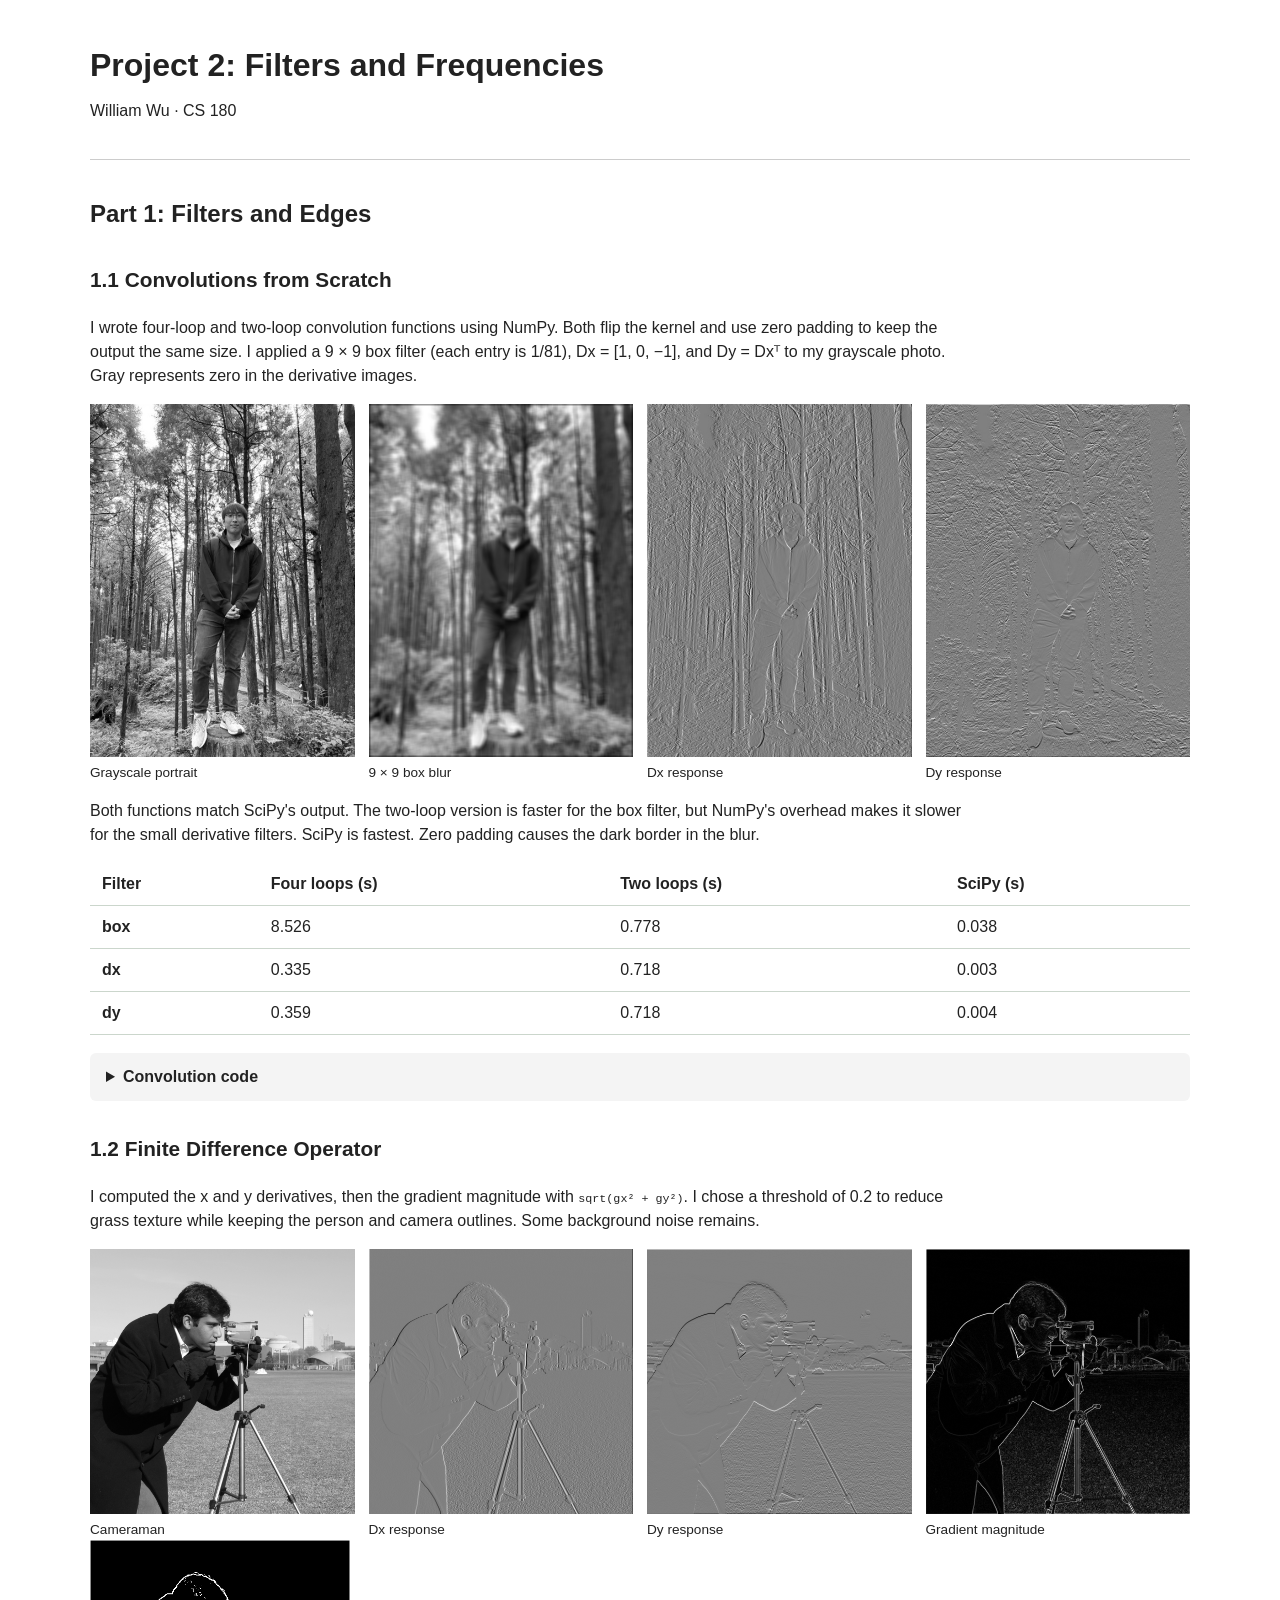
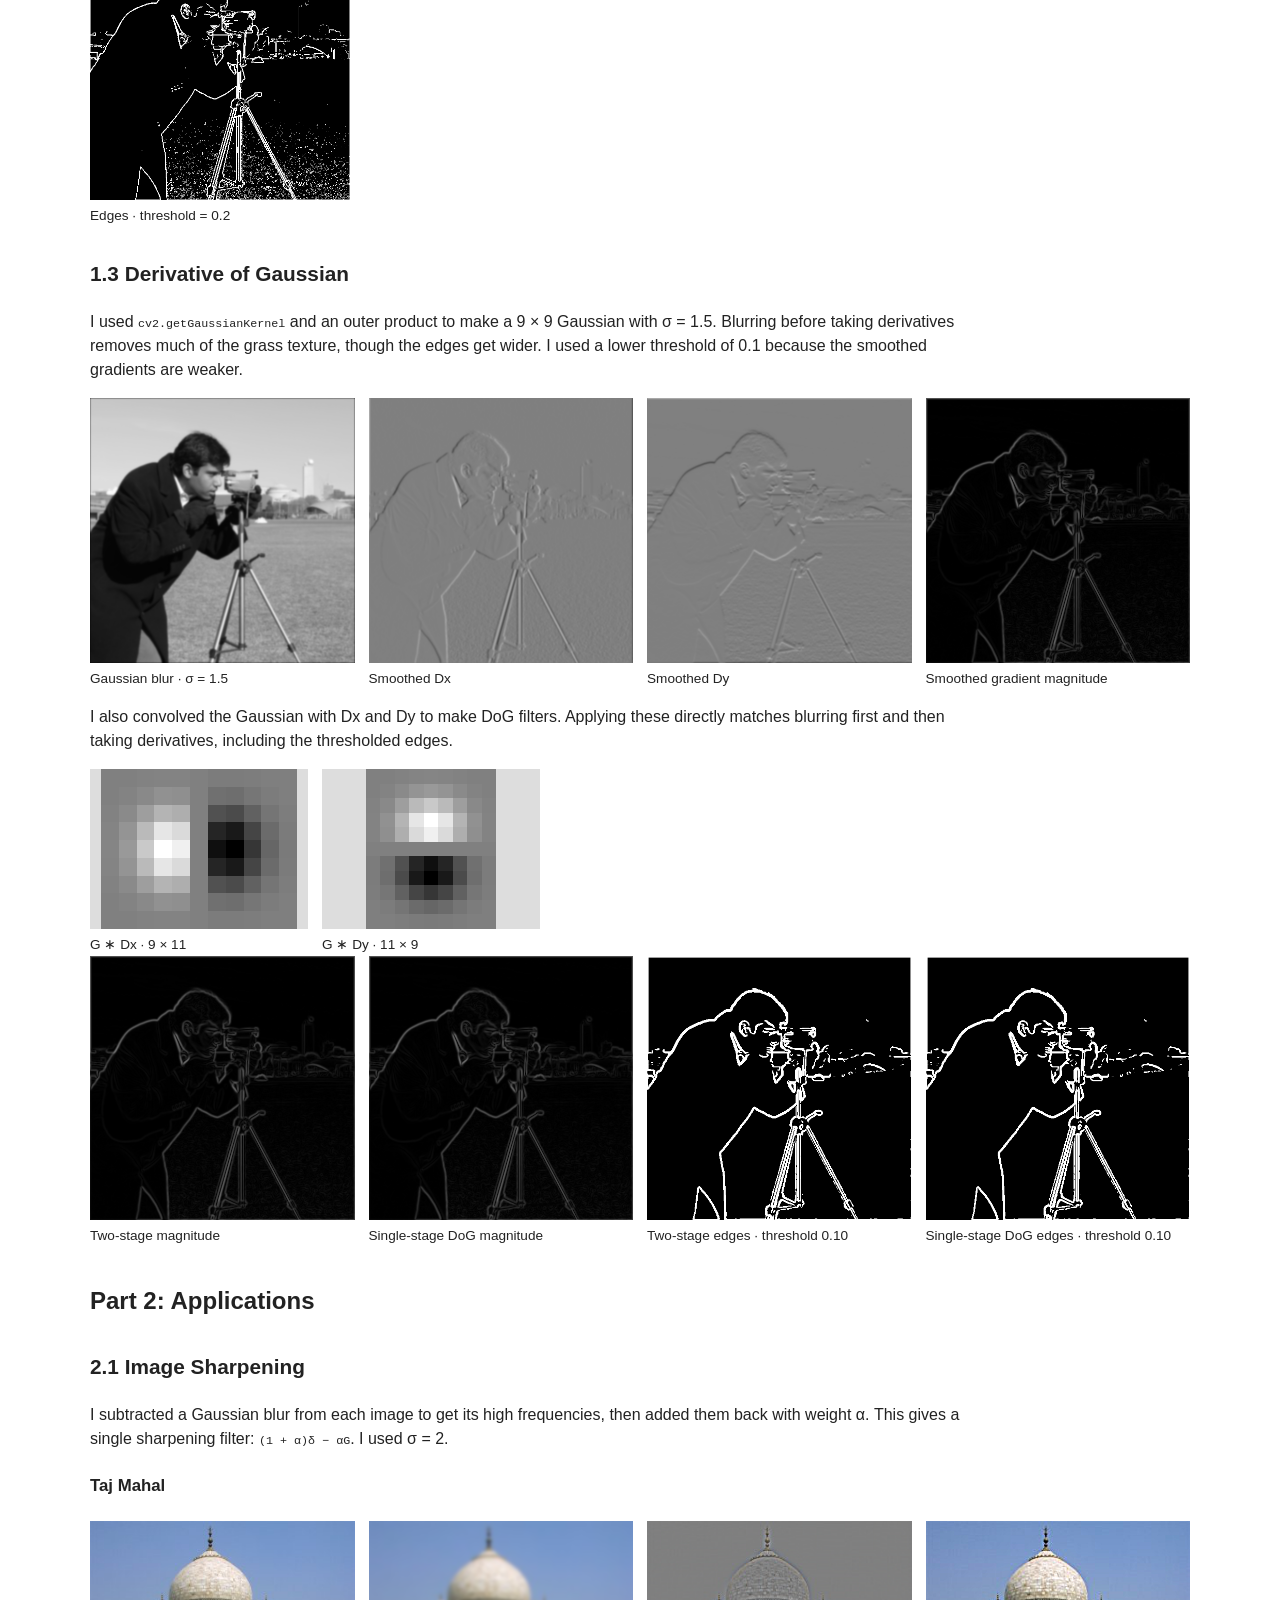
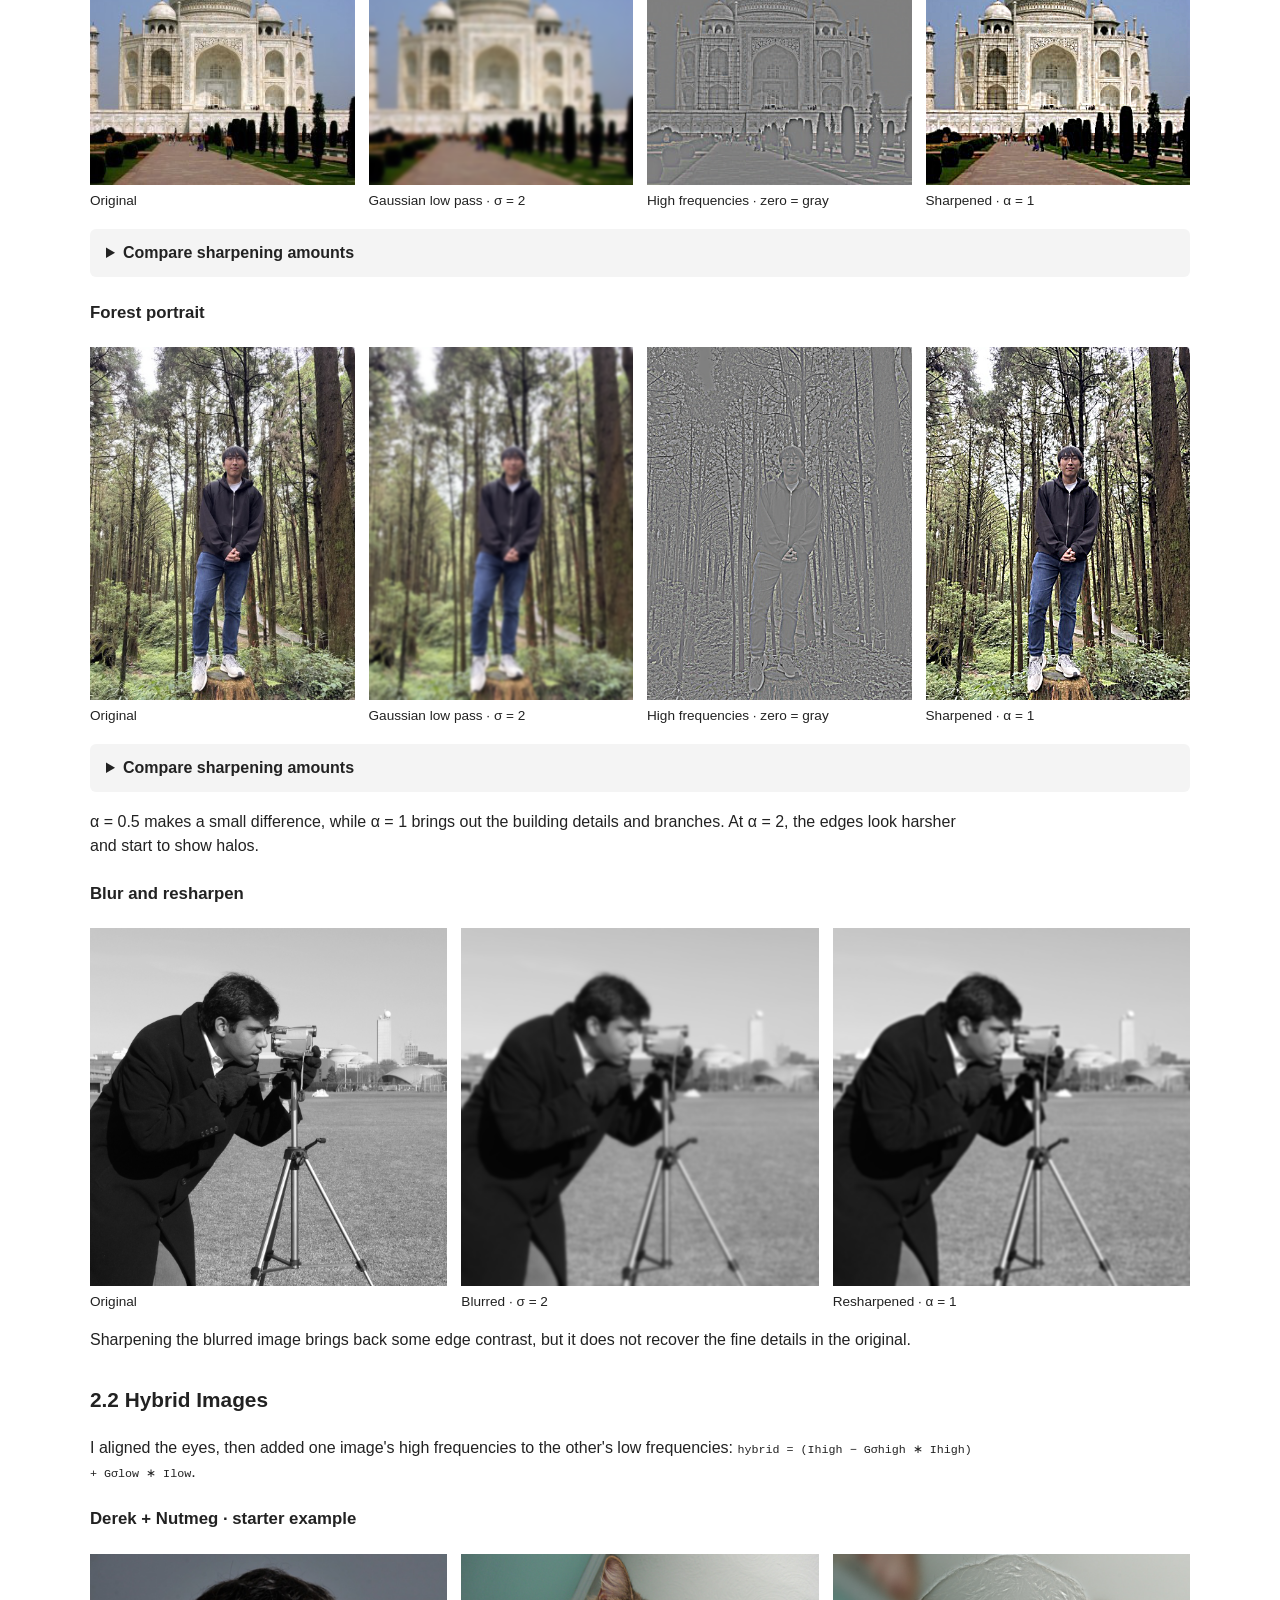
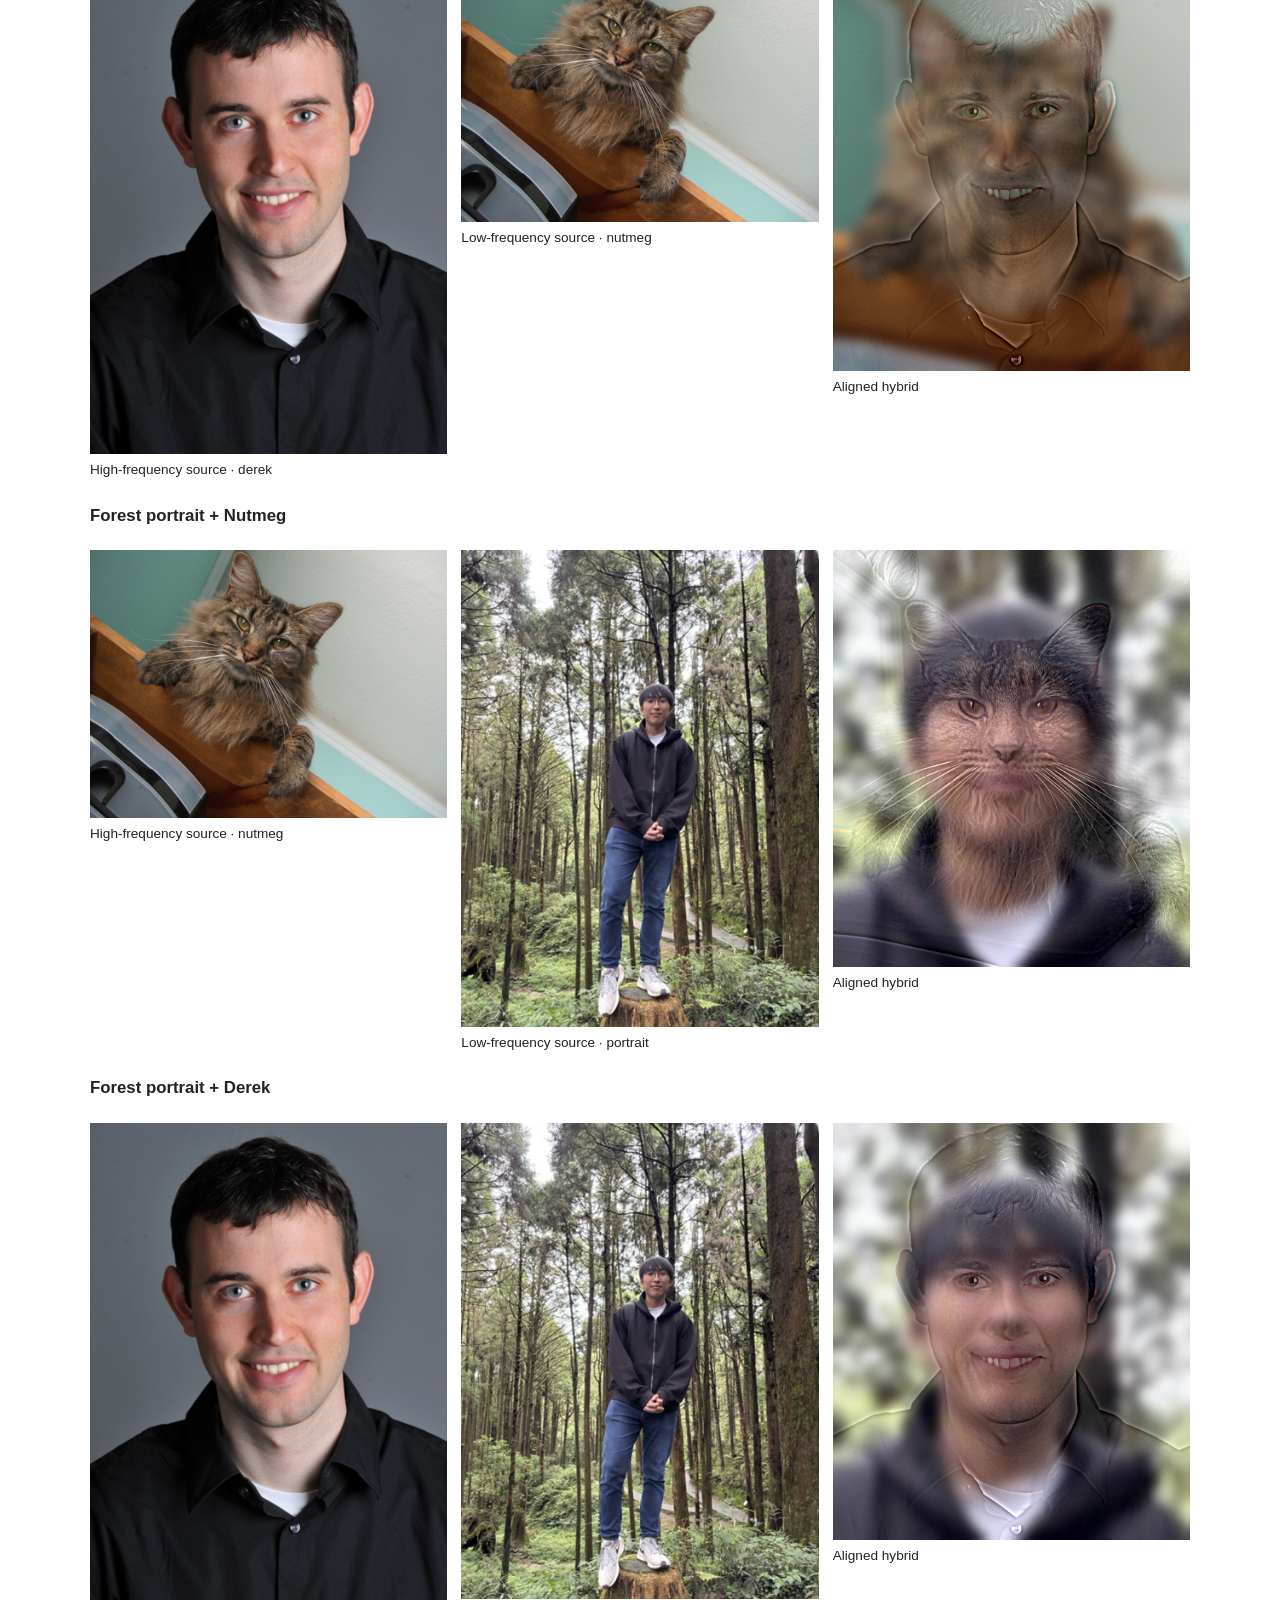
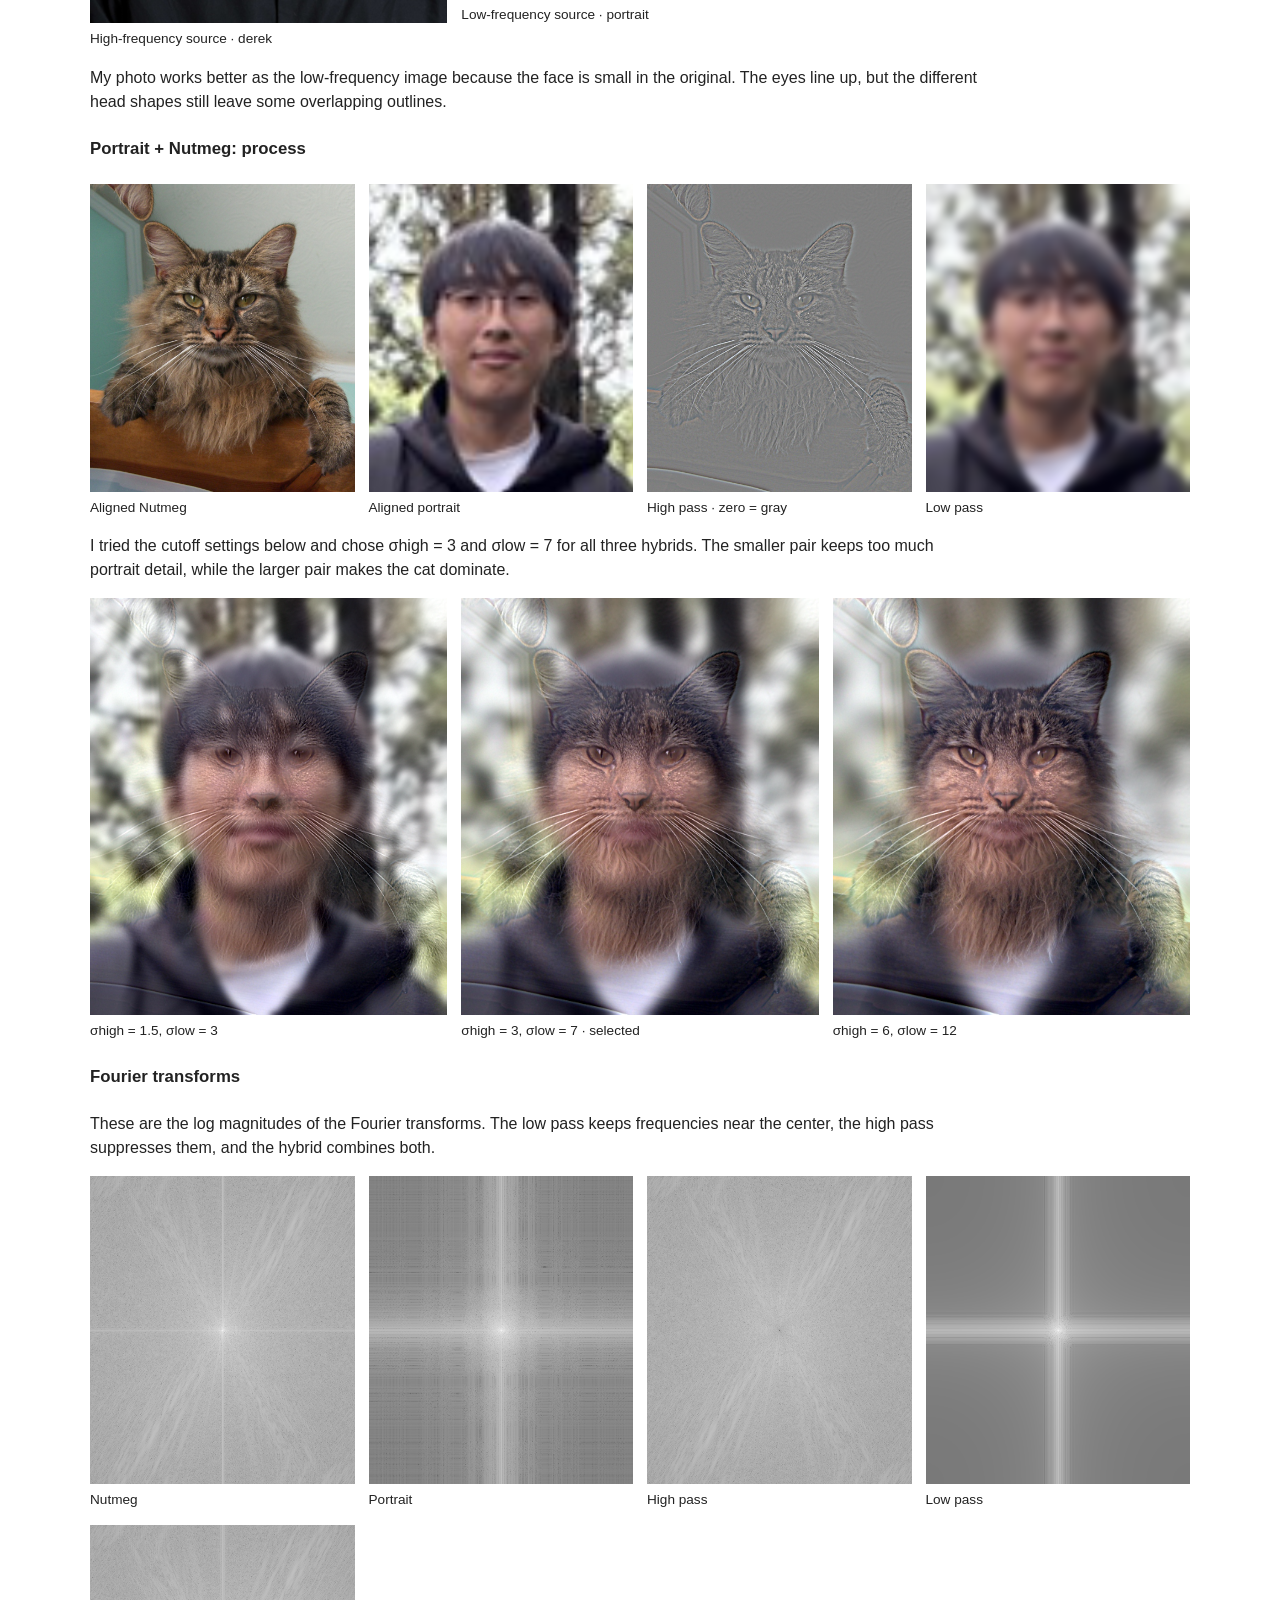
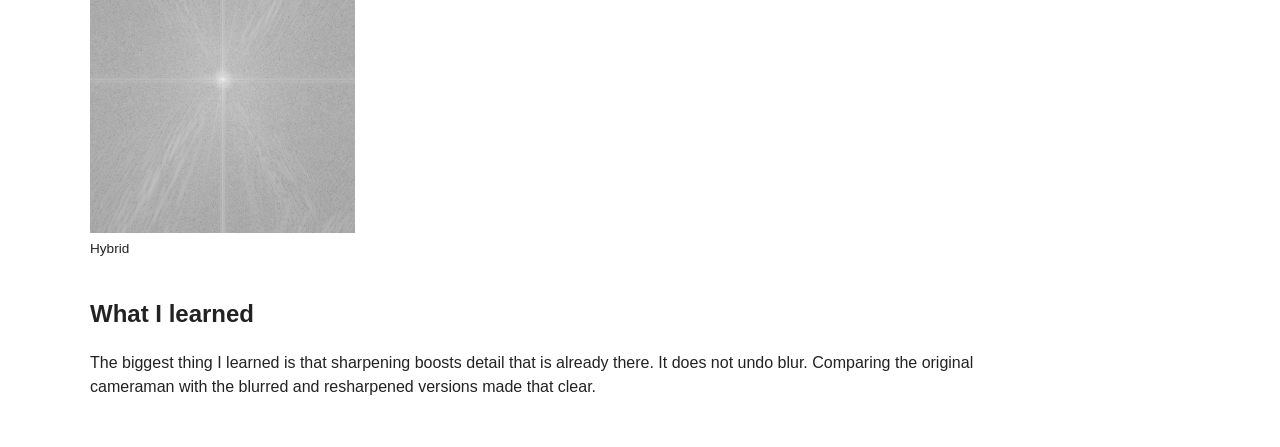
==== project2/index.html @ a53a250f "project files" ====
<!doctype html>
<html lang="en"><head><meta charset="utf-8"><meta name="viewport" content="width=device-width,initial-scale=1">
<title>CS 180 · Project 2</title><link rel="stylesheet" href="styles.css"></head>
<body><header><h1>Project 2: Filters and Frequencies</h1><p>William Wu · CS 180</p></header><main>
<section id="part1"><h2>Part 1: Filters and Edges</h2>
<section id="part11"><h3>1.1 Convolutions from Scratch</h3>
<p>I wrote four-loop and two-loop convolution functions using NumPy. Both flip the kernel and use zero padding to keep the output the same size.
I applied a 9 × 9 box filter (each entry is 1/81), Dx = [1, 0, −1], and Dy = Dxᵀ to my grayscale photo. Gray represents zero in the derivative images.</p>
<div class="gallery "><figure><a href="assets/grayscale.png"><img src="assets/grayscale.png" width="480" height="640" loading="lazy" alt="Grayscale portrait"></a><figcaption>Grayscale portrait</figcaption></figure><figure><a href="assets/box.png"><img src="assets/box.png" width="480" height="640" loading="lazy" alt="9 × 9 box blur"></a><figcaption>9 × 9 box blur</figcaption></figure><figure><a href="assets/dx.png"><img src="assets/dx.png" width="480" height="640" loading="lazy" alt="Dx response"></a><figcaption>Dx response</figcaption></figure><figure><a href="assets/dy.png"><img src="assets/dy.png" width="480" height="640" loading="lazy" alt="Dy response"></a><figcaption>Dy response</figcaption></figure></div>
<p>Both functions match SciPy's output. The two-loop version is faster for the box filter, but NumPy's overhead makes it slower for the small derivative filters. SciPy is fastest. Zero padding causes the dark border in the blur.</p>
<div class="table-scroll"><table><thead><tr><th>Filter</th><th>Four loops (s)</th><th>Two loops (s)</th><th>SciPy (s)</th></tr></thead><tbody><tr><th>box</th><td>8.526</td><td>0.778</td><td>0.038</td></tr><tr><th>dx</th><td>0.335</td><td>0.718</td><td>0.003</td></tr><tr><th>dy</th><td>0.359</td><td>0.718</td><td>0.004</td></tr></tbody></table></div>
<details><summary>Convolution code</summary><pre><code>import numpy as np
from PIL import Image
from scipy.signal import convolve2d

def prepare(image, kernel):
    image = np.asarray(image, dtype=np.float64)
    kernel = np.asarray(kernel, dtype=np.float64)
    kh, kw = kernel.shape

    padded = np.pad(image, ((kh // 2, (kh - 1) // 2),
                            (kw // 2, (kw - 1) // 2)),
                    mode=&quot;constant&quot;, constant_values=0)
    return image, padded, kernel[::-1, ::-1]

def convolve_four_loops(image, kernel):
    image, padded, kernel = prepare(image, kernel)
    h, w = image.shape
    kh, kw = kernel.shape
    result = np.zeros_like(image)
    for i in range(h):
        for j in range(w):
            for m in range(kh):
                for n in range(kw):
                    result[i, j] += padded[i + m, j + n] * kernel[m, n]
    return result

def convolve_two_loops(image, kernel):
    image, padded, kernel = prepare(image, kernel)
    h, w = image.shape
    kh, kw = kernel.shape
    result = np.zeros_like(image)
    for i in range(h):
        for j in range(w):
            result[i, j] = np.sum(padded[i:i + kh, j:j + kw] * kernel)
    return result

image = np.asarray(Image.open(&quot;inputs/myself.jpeg&quot;).convert(&quot;L&quot;), dtype=float) / 255
box = np.ones((9, 9)) / 81
Dx = np.array([[1., 0., -1.]])
Dy = Dx.T

for kernel in (box, Dx, Dy):
    four = convolve_four_loops(image, kernel)
    two = convolve_two_loops(image, kernel)
    reference = convolve2d(image, kernel, mode=&quot;same&quot;)
    print(np.allclose(four, reference), np.allclose(two, reference))</code></pre></details>
</section>
<section id="part12"><h3>1.2 Finite Difference Operator</h3>
<p>I computed the x and y derivatives, then the gradient magnitude with <code>sqrt(gx² + gy²)</code>.
I chose a threshold of 0.2 to reduce grass texture while keeping the person and camera outlines. Some background noise remains.</p>
<div class="gallery "><figure><a href="assets/cameraman.png"><img src="assets/cameraman.png" width="512" height="512" loading="lazy" alt="Cameraman"></a><figcaption>Cameraman</figcaption></figure><figure><a href="assets/camera_dx.png"><img src="assets/camera_dx.png" width="512" height="512" loading="lazy" alt="Dx response"></a><figcaption>Dx response</figcaption></figure><figure><a href="assets/camera_dy.png"><img src="assets/camera_dy.png" width="512" height="512" loading="lazy" alt="Dy response"></a><figcaption>Dy response</figcaption></figure><figure><a href="assets/camera_magnitude.png"><img src="assets/camera_magnitude.png" width="512" height="512" loading="lazy" alt="Gradient magnitude"></a><figcaption>Gradient magnitude</figcaption></figure></div>
<div class="gallery single"><figure><a href="assets/raw_edges_0.2.png"><img src="assets/raw_edges_0.2.png" width="512" height="512" loading="lazy" alt="Edges · threshold = 0.2"></a><figcaption>Edges · threshold = 0.2</figcaption></figure></div>
</section>
<section id="part13"><h3>1.3 Derivative of Gaussian</h3>
<p>I used <code>cv2.getGaussianKernel</code> and an outer product to make a 9 × 9 Gaussian with σ = 1.5.
Blurring before taking derivatives removes much of the grass texture, though the edges get wider. I used a lower threshold of 0.1 because the smoothed gradients are weaker.</p>
<div class="gallery "><figure><a href="assets/camera_blur.png"><img src="assets/camera_blur.png" width="512" height="512" loading="lazy" alt="Gaussian blur · σ = 1.5"></a><figcaption>Gaussian blur · σ = 1.5</figcaption></figure><figure><a href="assets/smooth_dx.png"><img src="assets/smooth_dx.png" width="512" height="512" loading="lazy" alt="Smoothed Dx"></a><figcaption>Smoothed Dx</figcaption></figure><figure><a href="assets/smooth_dy.png"><img src="assets/smooth_dy.png" width="512" height="512" loading="lazy" alt="Smoothed Dy"></a><figcaption>Smoothed Dy</figcaption></figure><figure><a href="assets/smooth_magnitude.png"><img src="assets/smooth_magnitude.png" width="512" height="512" loading="lazy" alt="Smoothed gradient magnitude"></a><figcaption>Smoothed gradient magnitude</figcaption></figure></div>
<p>I also convolved the Gaussian with Dx and Dy to make DoG filters. Applying these directly matches blurring first and then taking derivatives, including the thresholded edges.</p>
<div class="gallery kernels"><figure><a href="assets/dog_x.png"><img src="assets/dog_x.png" width="11" height="9" loading="lazy" alt="G ∗ Dx · 9 × 11"></a><figcaption>G ∗ Dx · 9 × 11</figcaption></figure><figure><a href="assets/dog_y.png"><img src="assets/dog_y.png" width="9" height="11" loading="lazy" alt="G ∗ Dy · 11 × 9"></a><figcaption>G ∗ Dy · 11 × 9</figcaption></figure></div><div class="gallery "><figure><a href="assets/smooth_magnitude.png"><img src="assets/smooth_magnitude.png" width="512" height="512" loading="lazy" alt="Two-stage magnitude"></a><figcaption>Two-stage magnitude</figcaption></figure><figure><a href="assets/dog_magnitude.png"><img src="assets/dog_magnitude.png" width="512" height="512" loading="lazy" alt="Single-stage DoG magnitude"></a><figcaption>Single-stage DoG magnitude</figcaption></figure><figure><a href="assets/smooth_edges_0.10.png"><img src="assets/smooth_edges_0.10.png" width="512" height="512" loading="lazy" alt="Two-stage edges · threshold 0.10"></a><figcaption>Two-stage edges · threshold 0.10</figcaption></figure><figure><a href="assets/dog_edges.png"><img src="assets/dog_edges.png" width="512" height="512" loading="lazy" alt="Single-stage DoG edges · threshold 0.10"></a><figcaption>Single-stage DoG edges · threshold 0.10</figcaption></figure></div>
</section></section>
<section id="part2"><h2>Part 2: Applications</h2><section id="part21"><h3>2.1 Image Sharpening</h3>
<p>I subtracted a Gaussian blur from each image to get its high frequencies, then added them back with weight α.
This gives a single sharpening filter: <code>(1 + α)δ − αG</code>. I used σ = 2.</p>
<h4>Taj Mahal</h4><div class="gallery "><figure><a href="assets/part2/taj_original.png"><img src="assets/part2/taj_original.png" width="300" height="300" loading="lazy" alt="Original"></a><figcaption>Original</figcaption></figure><figure><a href="assets/part2/taj_blurred.png"><img src="assets/part2/taj_blurred.png" width="300" height="300" loading="lazy" alt="Gaussian low pass · σ = 2"></a><figcaption>Gaussian low pass · σ = 2</figcaption></figure><figure><a href="assets/part2/taj_detail.png"><img src="assets/part2/taj_detail.png" width="300" height="300" loading="lazy" alt="High frequencies · zero = gray"></a><figcaption>High frequencies · zero = gray</figcaption></figure><figure><a href="assets/part2/taj_sharp_1.0.png"><img src="assets/part2/taj_sharp_1.0.png" width="300" height="300" loading="lazy" alt="Sharpened · α = 1"></a><figcaption>Sharpened · α = 1</figcaption></figure></div><details><summary>Compare sharpening amounts</summary><div class="gallery three"><figure><a href="assets/part2/taj_sharp_0.5.png"><img src="assets/part2/taj_sharp_0.5.png" width="300" height="300" loading="lazy" alt="α = 0.5"></a><figcaption>α = 0.5</figcaption></figure><figure><a href="assets/part2/taj_sharp_1.0.png"><img src="assets/part2/taj_sharp_1.0.png" width="300" height="300" loading="lazy" alt="α = 1"></a><figcaption>α = 1</figcaption></figure><figure><a href="assets/part2/taj_sharp_2.0.png"><img src="assets/part2/taj_sharp_2.0.png" width="300" height="300" loading="lazy" alt="α = 2"></a><figcaption>α = 2</figcaption></figure></div></details><h4>Forest portrait</h4><div class="gallery "><figure><a href="assets/part2/portrait_original.png"><img src="assets/part2/portrait_original.png" width="432" height="576" loading="lazy" alt="Original"></a><figcaption>Original</figcaption></figure><figure><a href="assets/part2/portrait_blurred.png"><img src="assets/part2/portrait_blurred.png" width="432" height="576" loading="lazy" alt="Gaussian low pass · σ = 2"></a><figcaption>Gaussian low pass · σ = 2</figcaption></figure><figure><a href="assets/part2/portrait_detail.png"><img src="assets/part2/portrait_detail.png" width="432" height="576" loading="lazy" alt="High frequencies · zero = gray"></a><figcaption>High frequencies · zero = gray</figcaption></figure><figure><a href="assets/part2/portrait_sharp_1.0.png"><img src="assets/part2/portrait_sharp_1.0.png" width="432" height="576" loading="lazy" alt="Sharpened · α = 1"></a><figcaption>Sharpened · α = 1</figcaption></figure></div><details><summary>Compare sharpening amounts</summary><div class="gallery three"><figure><a href="assets/part2/portrait_sharp_0.5.png"><img src="assets/part2/portrait_sharp_0.5.png" width="432" height="576" loading="lazy" alt="α = 0.5"></a><figcaption>α = 0.5</figcaption></figure><figure><a href="assets/part2/portrait_sharp_1.0.png"><img src="assets/part2/portrait_sharp_1.0.png" width="432" height="576" loading="lazy" alt="α = 1"></a><figcaption>α = 1</figcaption></figure><figure><a href="assets/part2/portrait_sharp_2.0.png"><img src="assets/part2/portrait_sharp_2.0.png" width="432" height="576" loading="lazy" alt="α = 2"></a><figcaption>α = 2</figcaption></figure></div></details>
<p>α = 0.5 makes a small difference, while α = 1 brings out the building details and branches. At α = 2, the edges look harsher and start to show halos.</p>
<h4>Blur and resharpen</h4>
<div class="gallery three"><figure><a href="assets/part2/eval_original.png"><img src="assets/part2/eval_original.png" width="512" height="512" loading="lazy" alt="Original"></a><figcaption>Original</figcaption></figure><figure><a href="assets/part2/eval_blur.png"><img src="assets/part2/eval_blur.png" width="512" height="512" loading="lazy" alt="Blurred · σ = 2"></a><figcaption>Blurred · σ = 2</figcaption></figure><figure><a href="assets/part2/eval_restored.png"><img src="assets/part2/eval_restored.png" width="512" height="512" loading="lazy" alt="Resharpened · α = 1"></a><figcaption>Resharpened · α = 1</figcaption></figure></div>
<p>Sharpening the blurred image brings back some edge contrast, but it does not recover the fine details in the original.</p>
</section><section id="part22"><h3>2.2 Hybrid Images</h3>
<p>I aligned the eyes, then added one image's high frequencies to the other's low frequencies:
<code>hybrid = (Ihigh − Gσhigh ∗ Ihigh) + Gσlow ∗ Ilow</code>.</p>
<h4>Derek + Nutmeg · starter example</h4><div class="gallery three"><figure><a href="assets/part2/derek_source.png"><img src="assets/part2/derek_source.png" width="400" height="560" loading="lazy" alt="High-frequency source · derek"></a><figcaption>High-frequency source · derek</figcaption></figure><figure><a href="assets/part2/nutmeg_source.png"><img src="assets/part2/nutmeg_source.png" width="480" height="360" loading="lazy" alt="Low-frequency source · nutmeg"></a><figcaption>Low-frequency source · nutmeg</figcaption></figure><figure><a href="assets/part2/derek_nutmeg.png"><img src="assets/part2/derek_nutmeg.png" width="480" height="560" loading="lazy" alt="Aligned hybrid"></a><figcaption>Aligned hybrid</figcaption></figure></div><h4>Forest portrait + Nutmeg</h4><div class="gallery three"><figure><a href="assets/part2/nutmeg_source.png"><img src="assets/part2/nutmeg_source.png" width="480" height="360" loading="lazy" alt="High-frequency source · nutmeg"></a><figcaption>High-frequency source · nutmeg</figcaption></figure><figure><a href="assets/part2/portrait_source.png"><img src="assets/part2/portrait_source.png" width="420" height="560" loading="lazy" alt="Low-frequency source · portrait"></a><figcaption>Low-frequency source · portrait</figcaption></figure><figure><a href="assets/part2/portrait_nutmeg.png"><img src="assets/part2/portrait_nutmeg.png" width="480" height="560" loading="lazy" alt="Aligned hybrid"></a><figcaption>Aligned hybrid</figcaption></figure></div><h4>Forest portrait + Derek</h4><div class="gallery three"><figure><a href="assets/part2/derek_source.png"><img src="assets/part2/derek_source.png" width="400" height="560" loading="lazy" alt="High-frequency source · derek"></a><figcaption>High-frequency source · derek</figcaption></figure><figure><a href="assets/part2/portrait_source.png"><img src="assets/part2/portrait_source.png" width="420" height="560" loading="lazy" alt="Low-frequency source · portrait"></a><figcaption>Low-frequency source · portrait</figcaption></figure><figure><a href="assets/part2/portrait_derek.png"><img src="assets/part2/portrait_derek.png" width="480" height="560" loading="lazy" alt="Aligned hybrid"></a><figcaption>Aligned hybrid</figcaption></figure></div>
<p>My photo works better as the low-frequency image because the face is small in the original. The eyes line up, but the different head shapes still leave some overlapping outlines.</p>
<h4>Portrait + Nutmeg: process</h4>
<div class="gallery "><figure><a href="assets/part2/favorite_high_input.png"><img src="assets/part2/favorite_high_input.png" width="480" height="560" loading="lazy" alt="Aligned Nutmeg"></a><figcaption>Aligned Nutmeg</figcaption></figure><figure><a href="assets/part2/favorite_low_input.png"><img src="assets/part2/favorite_low_input.png" width="480" height="560" loading="lazy" alt="Aligned portrait"></a><figcaption>Aligned portrait</figcaption></figure><figure><a href="assets/part2/favorite_high_pass.png"><img src="assets/part2/favorite_high_pass.png" width="480" height="560" loading="lazy" alt="High pass · zero = gray"></a><figcaption>High pass · zero = gray</figcaption></figure><figure><a href="assets/part2/favorite_low_pass.png"><img src="assets/part2/favorite_low_pass.png" width="480" height="560" loading="lazy" alt="Low pass"></a><figcaption>Low pass</figcaption></figure></div>
<p>I tried the cutoff settings below and chose σhigh = 3 and σlow = 7 for all three hybrids. The smaller pair keeps too much portrait detail, while the larger pair makes the cat dominate.</p>
<div class="gallery three"><figure><a href="assets/part2/cutoff_1.5_3.png"><img src="assets/part2/cutoff_1.5_3.png" width="480" height="560" loading="lazy" alt="σhigh = 1.5, σlow = 3"></a><figcaption>σhigh = 1.5, σlow = 3</figcaption></figure><figure><a href="assets/part2/cutoff_3_7.png"><img src="assets/part2/cutoff_3_7.png" width="480" height="560" loading="lazy" alt="σhigh = 3, σlow = 7 · selected"></a><figcaption>σhigh = 3, σlow = 7 · selected</figcaption></figure><figure><a href="assets/part2/cutoff_6_12.png"><img src="assets/part2/cutoff_6_12.png" width="480" height="560" loading="lazy" alt="σhigh = 6, σlow = 12"></a><figcaption>σhigh = 6, σlow = 12</figcaption></figure></div>
<h4>Fourier transforms</h4>
<p>These are the log magnitudes of the Fourier transforms. The low pass keeps frequencies near the center, the high pass suppresses them, and the hybrid combines both.</p>
<div class="gallery "><figure><a href="assets/part2/favorite_fft_high_input.png"><img src="assets/part2/favorite_fft_high_input.png" width="480" height="560" loading="lazy" alt="Nutmeg"></a><figcaption>Nutmeg</figcaption></figure><figure><a href="assets/part2/favorite_fft_low_input.png"><img src="assets/part2/favorite_fft_low_input.png" width="480" height="560" loading="lazy" alt="Portrait"></a><figcaption>Portrait</figcaption></figure><figure><a href="assets/part2/favorite_fft_high_pass.png"><img src="assets/part2/favorite_fft_high_pass.png" width="480" height="560" loading="lazy" alt="High pass"></a><figcaption>High pass</figcaption></figure><figure><a href="assets/part2/favorite_fft_low_pass.png"><img src="assets/part2/favorite_fft_low_pass.png" width="480" height="560" loading="lazy" alt="Low pass"></a><figcaption>Low pass</figcaption></figure><figure><a href="assets/part2/favorite_fft_hybrid.png"><img src="assets/part2/favorite_fft_hybrid.png" width="480" height="560" loading="lazy" alt="Hybrid"></a><figcaption>Hybrid</figcaption></figure></div>
</section></section><section id="reflection"><h2>What I learned</h2><p>The biggest thing I learned is that sharpening boosts detail that is already there. It does not undo blur. Comparing the original cameraman with the blurred and resharpened versions made that clear.</p></section></main>
</body></html>
---- project2/styles.css ----
:root { color-scheme: light; font-family: system-ui, sans-serif; color: #202a2a; background: #fafaf7; line-height: 1.6; }
body { max-width: 1120px; margin: auto; padding: 32px 24px; }
a { color: #24644e; text-underline-offset: 3px; }
header { border-bottom: 2px solid #abc4b3; padding-bottom: 20px; }
h1 { font-size: 2.8rem; line-height: 1.1; margin: 16px 0; }
h2 { margin-top: 36px; font-size: 1.9rem; } h3 { margin-top: 32px; font-size: 1.3rem; }
h4 { font-size: 1.05rem; } p { max-width: 100ch; }
nav { display: flex; gap: 24px; flex-wrap: wrap; }
.gallery { display: grid; grid-template-columns: repeat(4, minmax(0, 1fr)); gap: 14px; }
.gallery.three { grid-template-columns: repeat(3, minmax(0, 1fr)); }
figure { margin: 0; } img { display: block; width: 100%; height: auto; }
figcaption { margin-top: 6px; font-size: .85rem; }
.kernels { max-width: 450px; grid-template-columns: repeat(2, minmax(0, 1fr)); }
.kernels img { height: 160px; object-fit: contain; image-rendering: pixelated; background: #ddd; }
details { margin: 18px 0; padding: 12px 16px; background: #eaf0ea; border-radius: 6px; }
summary { cursor: pointer; font-weight: 600; } pre { overflow-x: auto; line-height: 1.5; } code { font-size: .9em; }
table { width: 100%; border-collapse: collapse; font-variant-numeric: tabular-nums; }
th, td { text-align: left; padding: 9px 12px; border-bottom: 1px solid #cbd6cc; white-space: nowrap; }
.table-scroll { overflow-x: auto; } footer { margin-top: 40px; border-top: 1px solid #abc4b3; padding-top: 20px; }
section { scroll-margin-top: 20px; }
@media (max-width: 760px) { .gallery, .gallery.three { grid-template-columns: repeat(2, minmax(0, 1fr)); } }
@media (max-width: 420px) { .gallery, .gallery.three { grid-template-columns: 1fr; } body { padding: 20px 14px; } }

:root { font-family: Arial, sans-serif; color: #222; background: #fff; line-height: 1.5; }
body { max-width: 1100px; }
h1 { font-size: 2rem; } h2 { font-size: 1.5rem; }
a { color: #2458a6; }
header { border-bottom: 1px solid #ccc; }
details { background: #f4f4f4; }
.gallery.single { max-width: 260px; grid-template-columns: 1fr; }
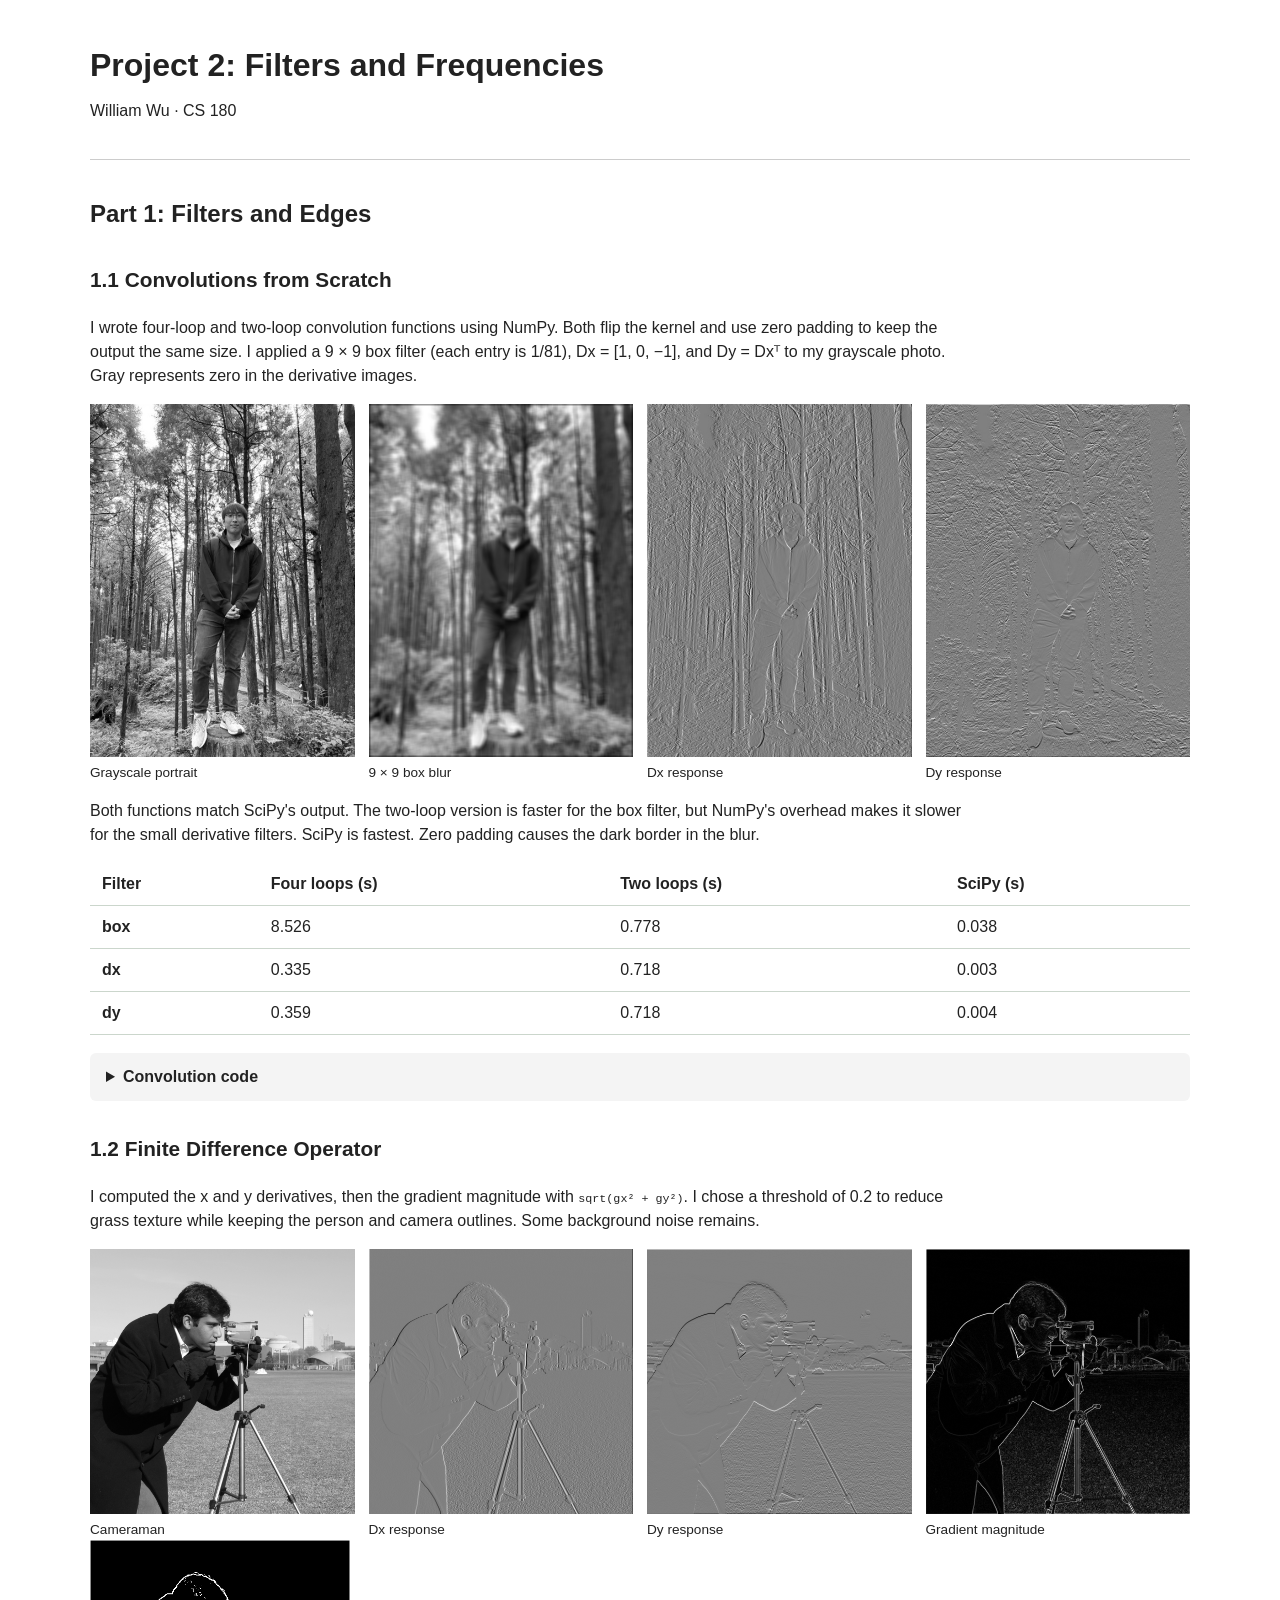
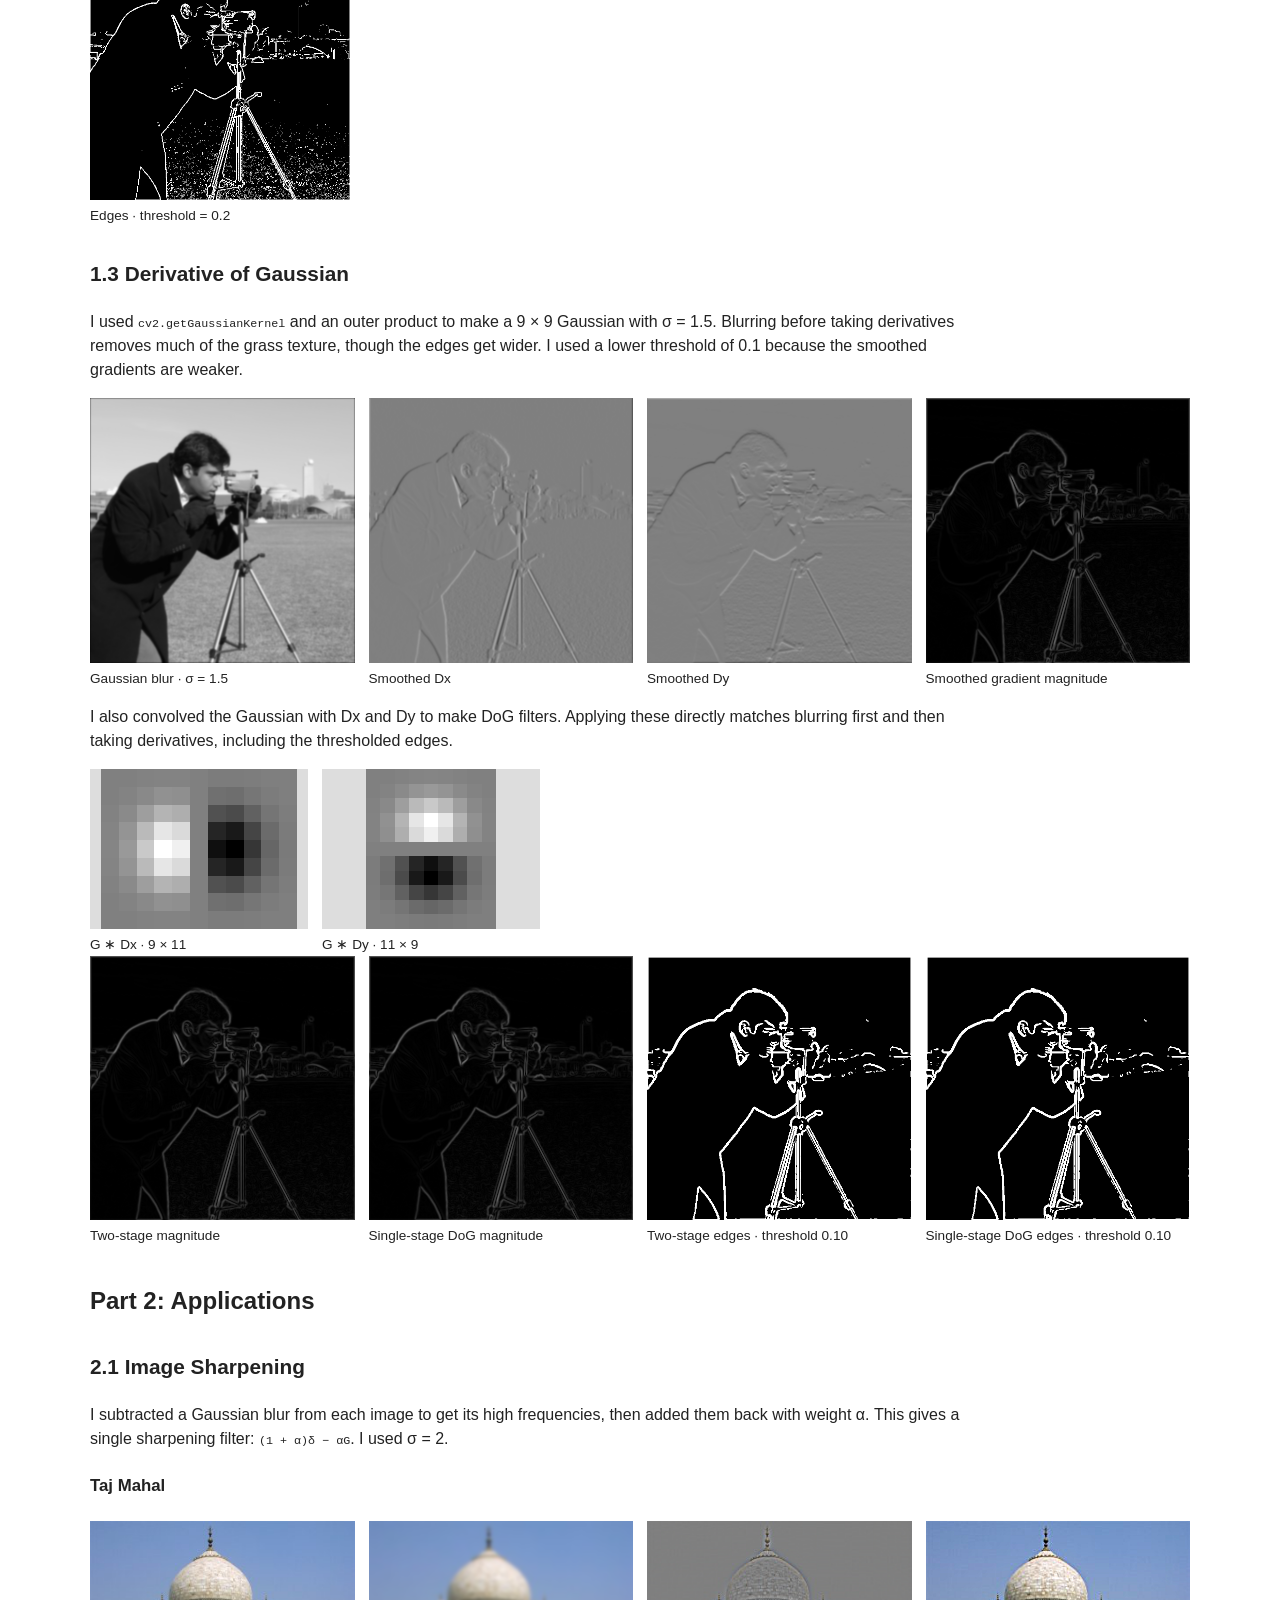
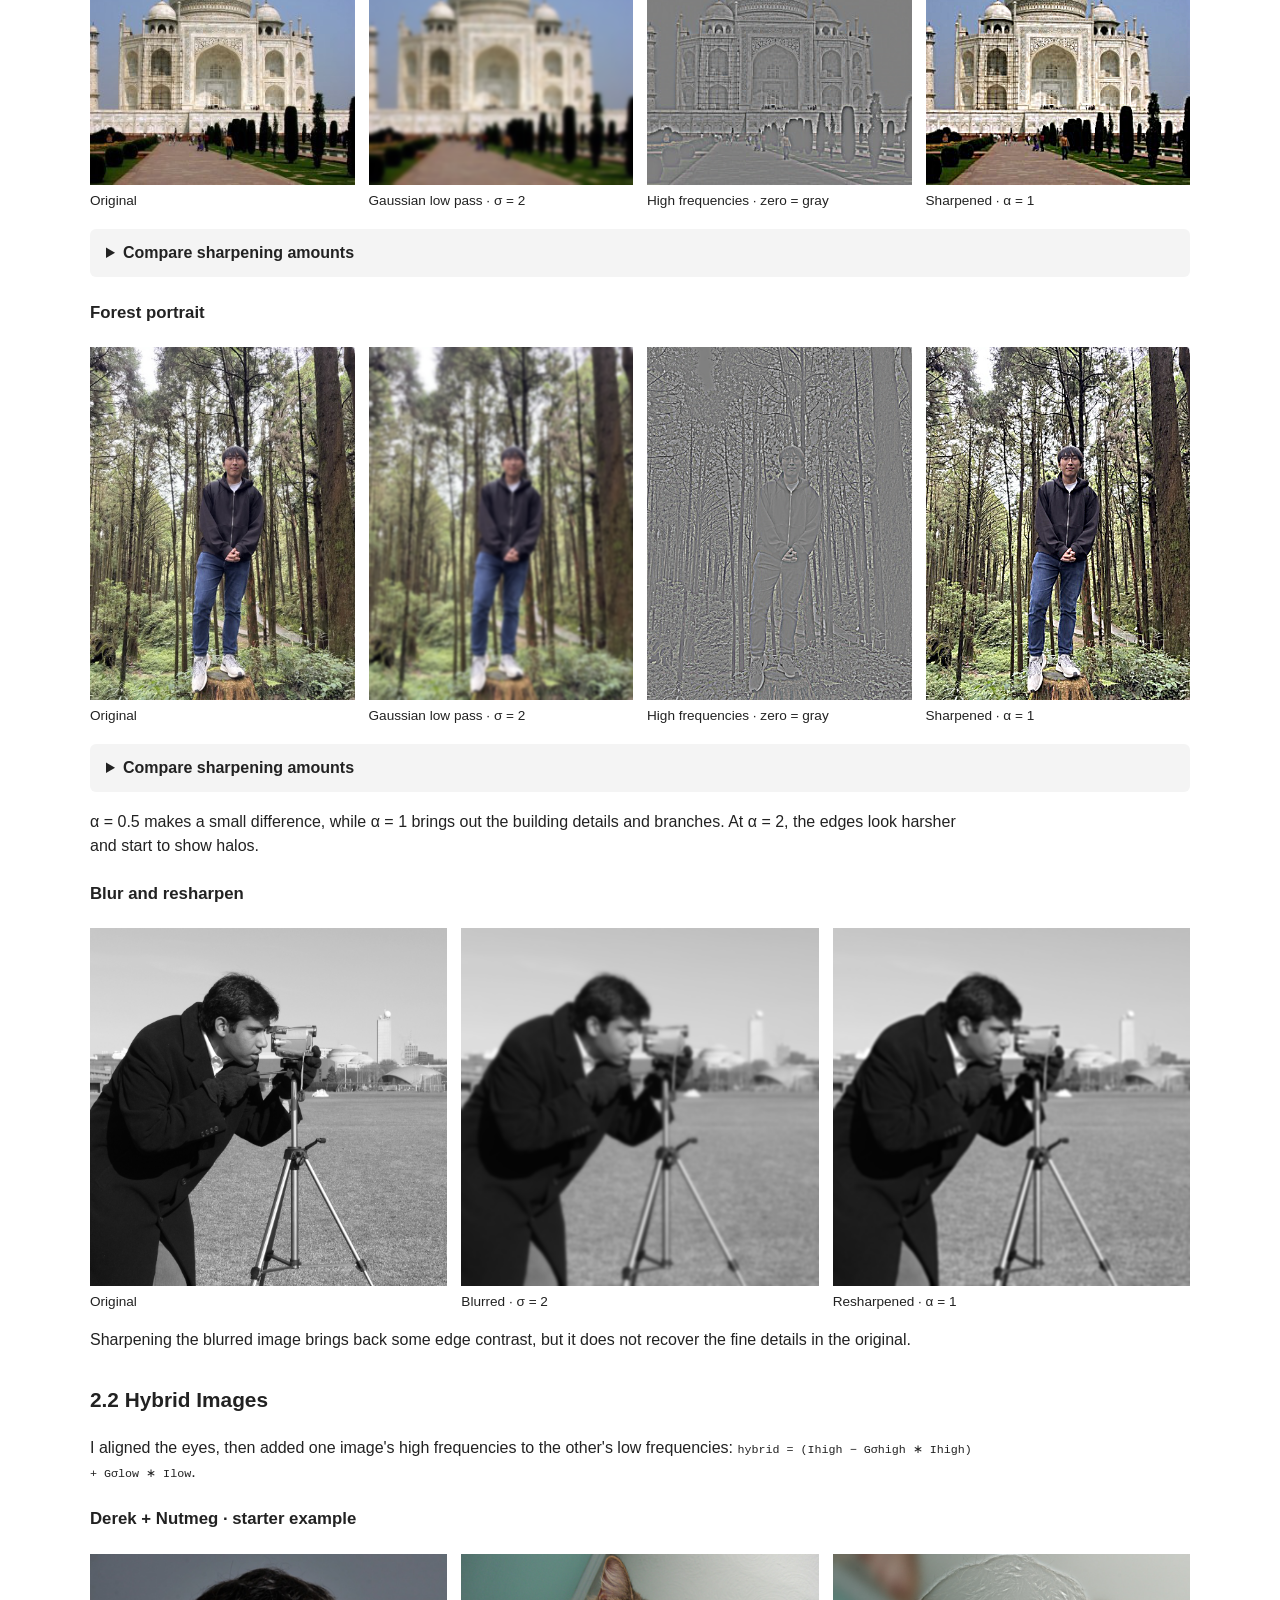
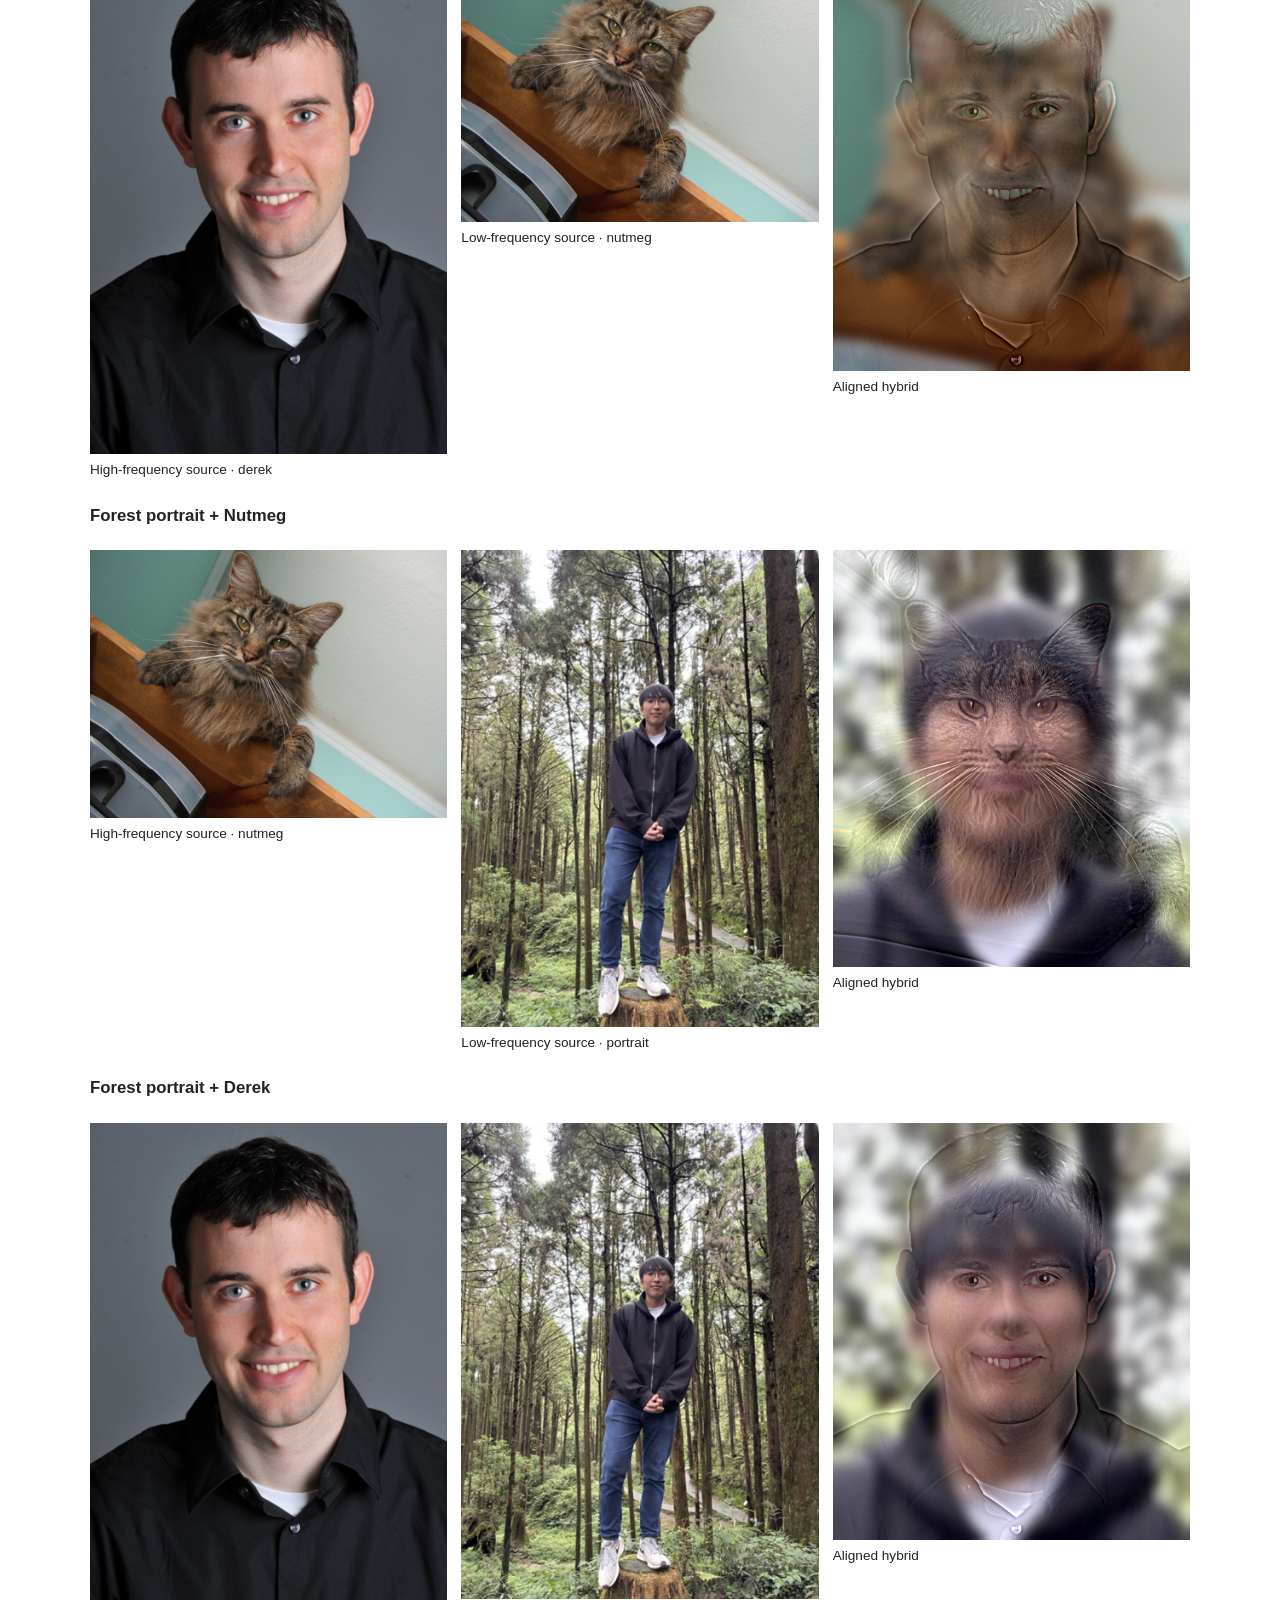
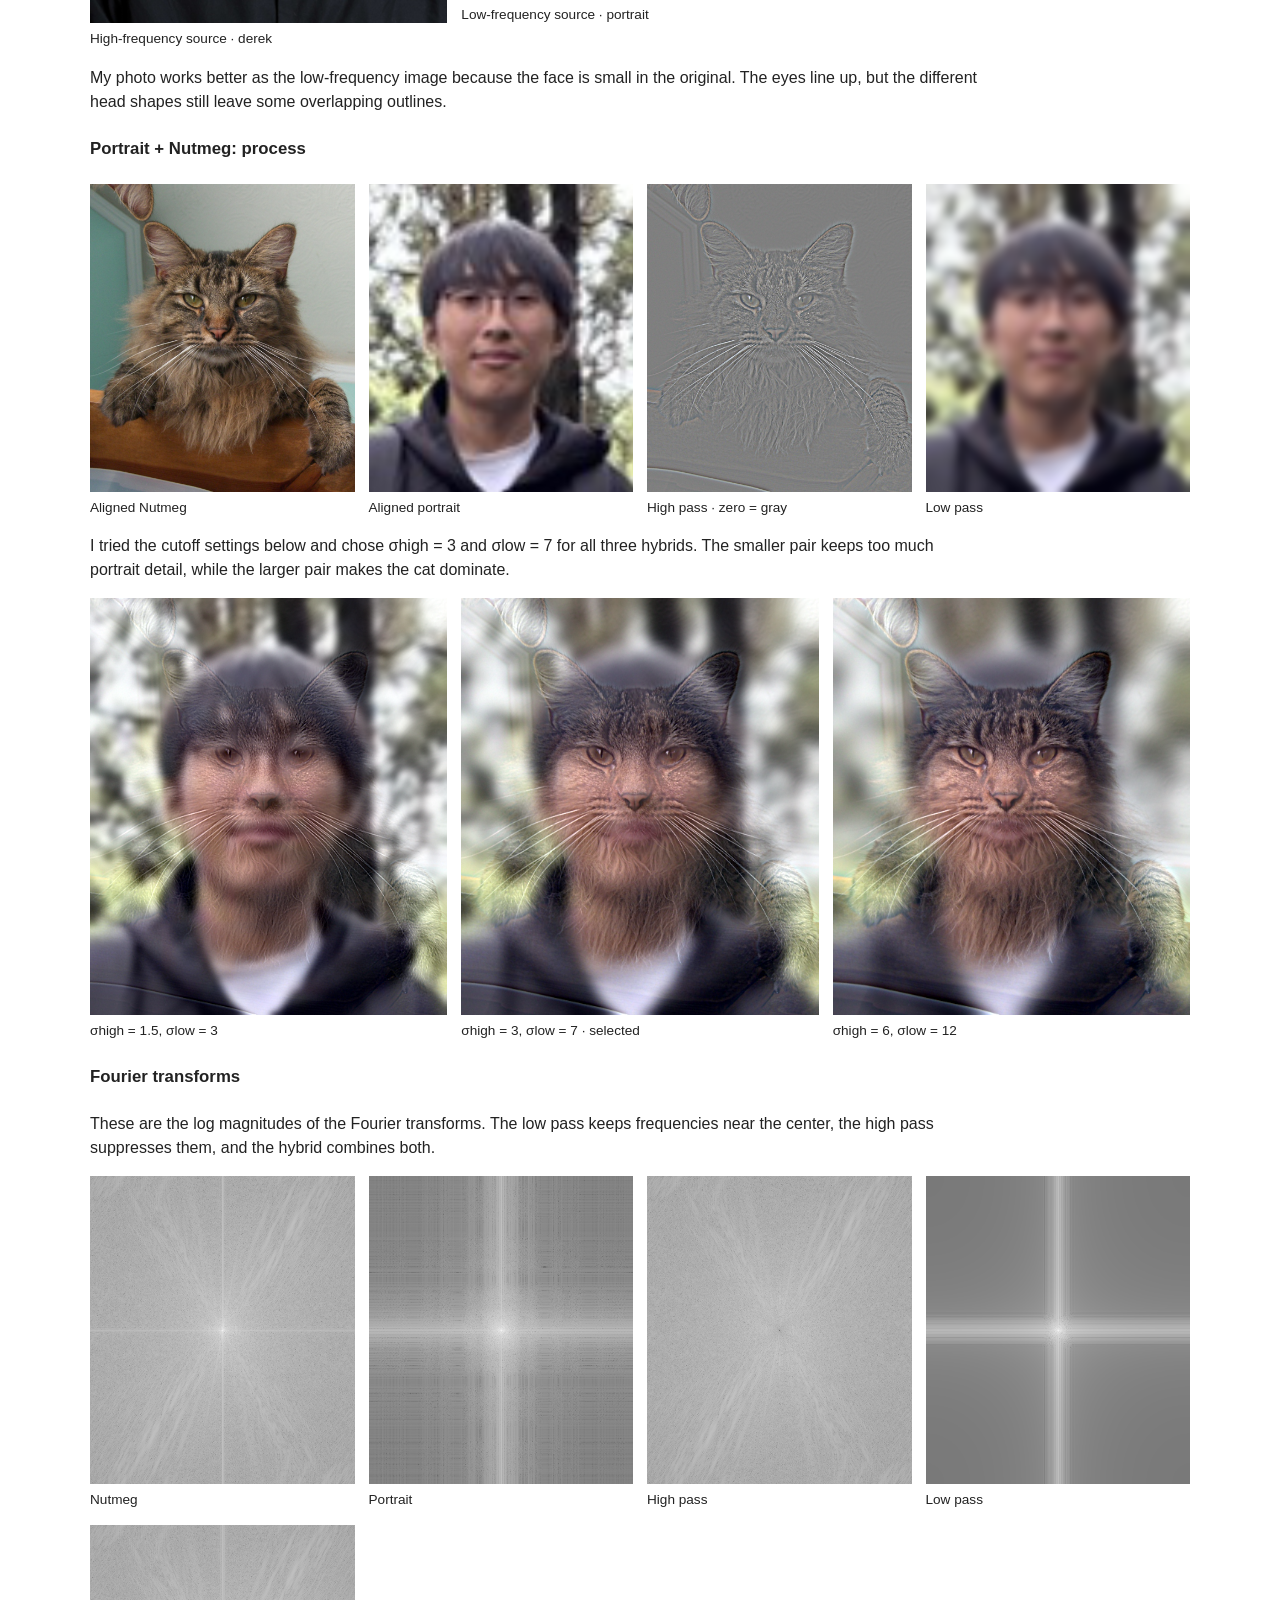
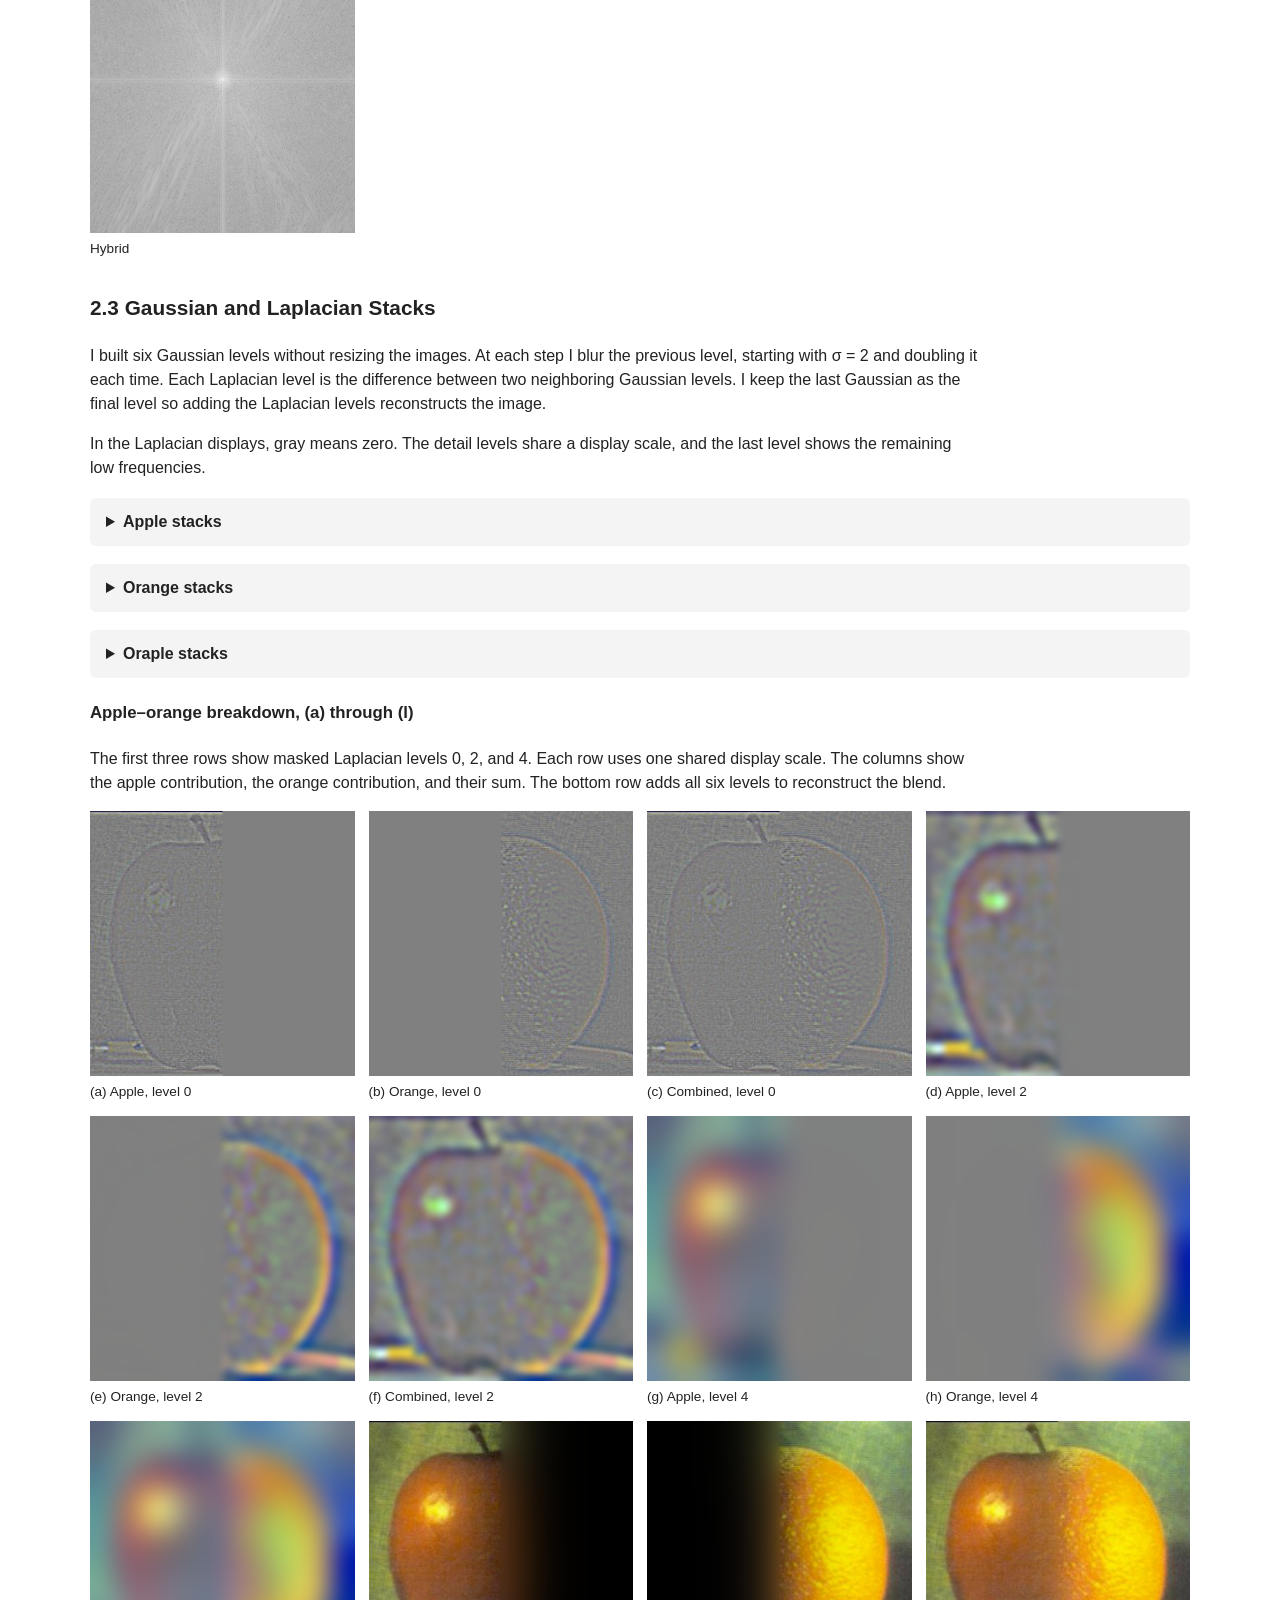
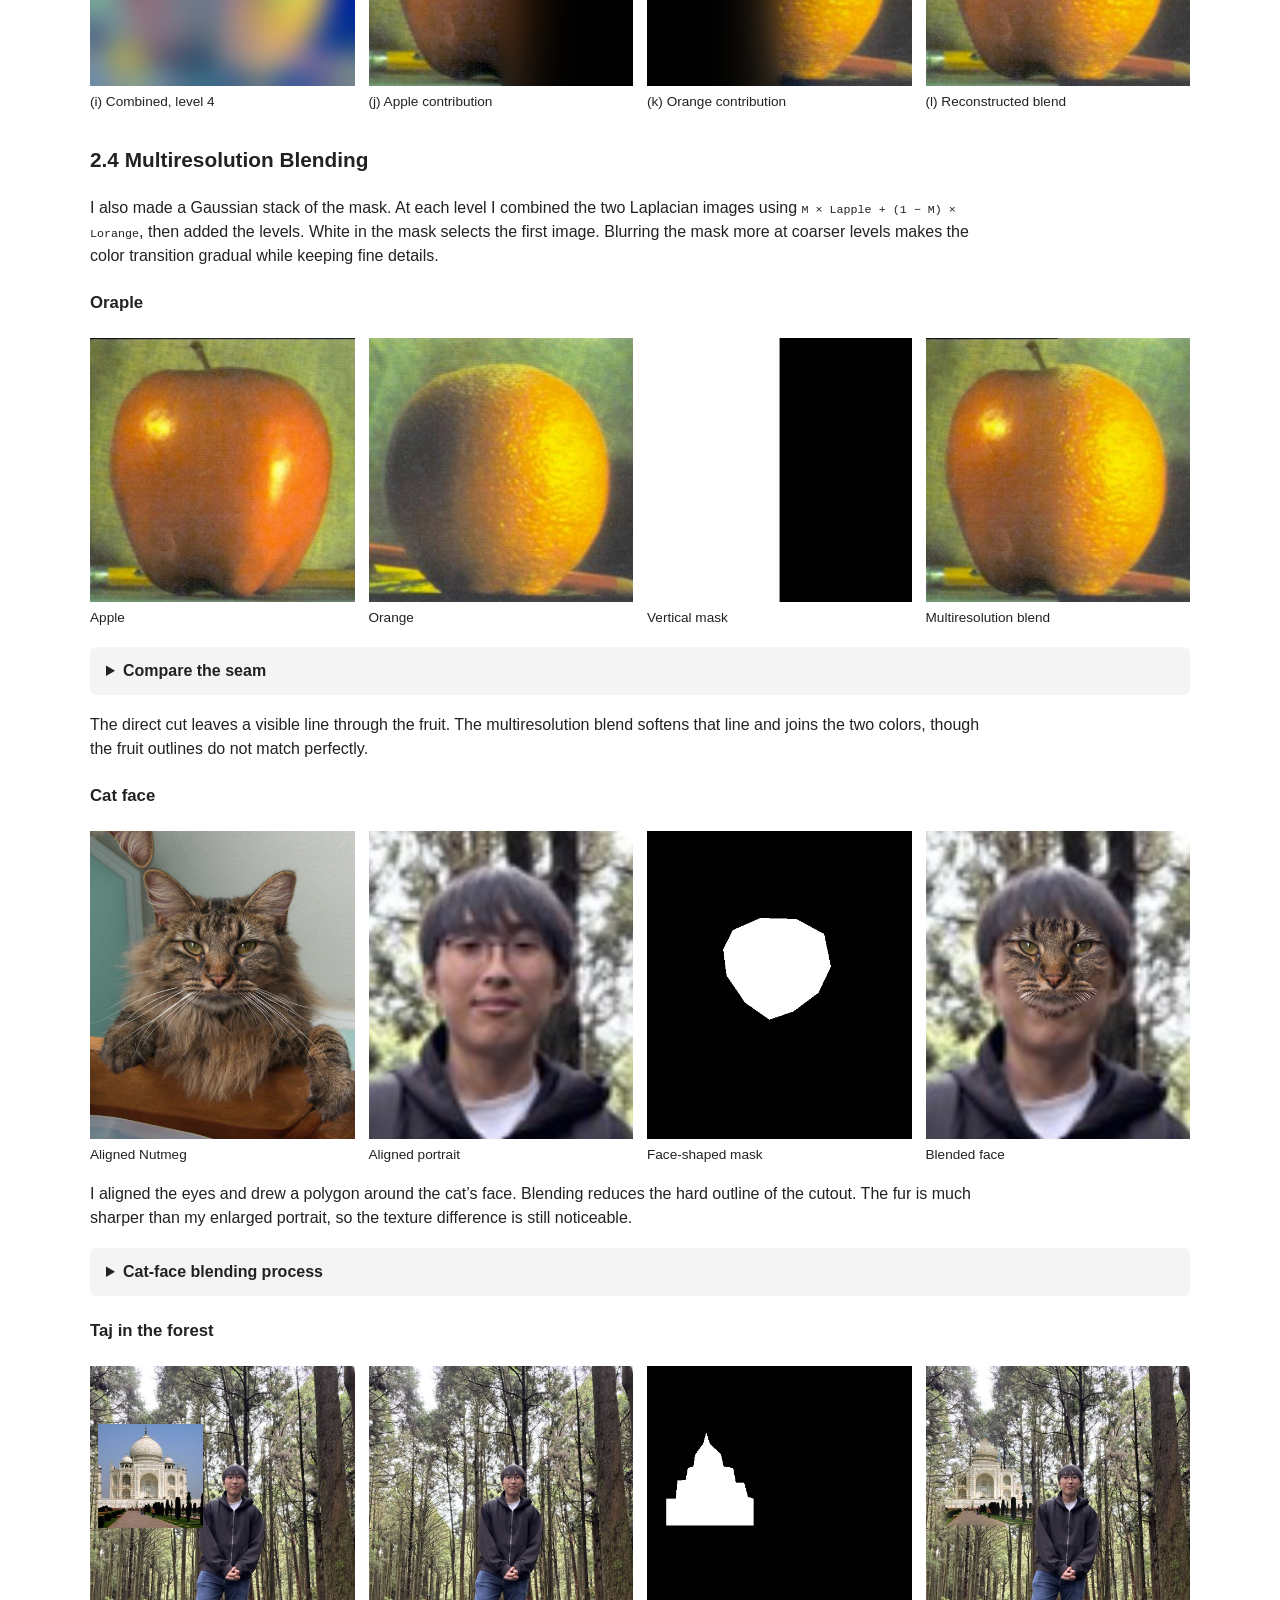
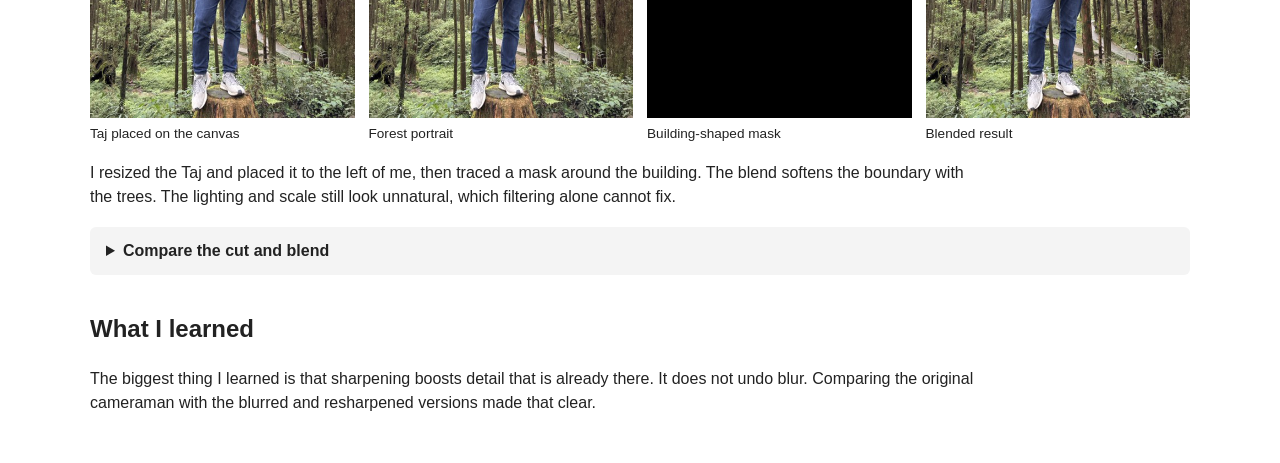
==== commit 5ce2e867: "add part 2.3, 2.4" ====
--- a/project2/index.html
+++ b/project2/index.html
@@ -89,5 +89,22 @@
 <h4>Fourier transforms</h4>
 <p>These are the log magnitudes of the Fourier transforms. The low pass keeps frequencies near the center, the high pass suppresses them, and the hybrid combines both.</p>
 <div class="gallery "><figure><a href="assets/part2/favorite_fft_high_input.png"><img src="assets/part2/favorite_fft_high_input.png" width="480" height="560" loading="lazy" alt="Nutmeg"></a><figcaption>Nutmeg</figcaption></figure><figure><a href="assets/part2/favorite_fft_low_input.png"><img src="assets/part2/favorite_fft_low_input.png" width="480" height="560" loading="lazy" alt="Portrait"></a><figcaption>Portrait</figcaption></figure><figure><a href="assets/part2/favorite_fft_high_pass.png"><img src="assets/part2/favorite_fft_high_pass.png" width="480" height="560" loading="lazy" alt="High pass"></a><figcaption>High pass</figcaption></figure><figure><a href="assets/part2/favorite_fft_low_pass.png"><img src="assets/part2/favorite_fft_low_pass.png" width="480" height="560" loading="lazy" alt="Low pass"></a><figcaption>Low pass</figcaption></figure><figure><a href="assets/part2/favorite_fft_hybrid.png"><img src="assets/part2/favorite_fft_hybrid.png" width="480" height="560" loading="lazy" alt="Hybrid"></a><figcaption>Hybrid</figcaption></figure></div>
-</section></section><section id="reflection"><h2>What I learned</h2><p>The biggest thing I learned is that sharpening boosts detail that is already there. It does not undo blur. Comparing the original cameraman with the blurred and resharpened versions made that clear.</p></section></main>
+</section>
+<section id="part23"><h3>2.3 Gaussian and Laplacian Stacks</h3>
+<p>I built six Gaussian levels without resizing the images. At each step I blur the previous level, starting with σ = 2 and doubling it each time. Each Laplacian level is the difference between two neighboring Gaussian levels. I keep the last Gaussian as the final level so adding the Laplacian levels reconstructs the image.</p>
+<p>In the Laplacian displays, gray means zero. The detail levels share a display scale, and the last level shows the remaining low frequencies.</p>
+<details><summary>Apple stacks</summary><h4>Gaussian stack</h4><div class="gallery stack"><figure><a href="assets/part2/apple_gaussian_0.png"><img src="assets/part2/apple_gaussian_0.png" width="300" height="300" loading="lazy" alt="Level 0"></a><figcaption>Level 0</figcaption></figure><figure><a href="assets/part2/apple_gaussian_1.png"><img src="assets/part2/apple_gaussian_1.png" width="300" height="300" loading="lazy" alt="Level 1"></a><figcaption>Level 1</figcaption></figure><figure><a href="assets/part2/apple_gaussian_2.png"><img src="assets/part2/apple_gaussian_2.png" width="300" height="300" loading="lazy" alt="Level 2"></a><figcaption>Level 2</figcaption></figure><figure><a href="assets/part2/apple_gaussian_3.png"><img src="assets/part2/apple_gaussian_3.png" width="300" height="300" loading="lazy" alt="Level 3"></a><figcaption>Level 3</figcaption></figure><figure><a href="assets/part2/apple_gaussian_4.png"><img src="assets/part2/apple_gaussian_4.png" width="300" height="300" loading="lazy" alt="Level 4"></a><figcaption>Level 4</figcaption></figure><figure><a href="assets/part2/apple_gaussian_5.png"><img src="assets/part2/apple_gaussian_5.png" width="300" height="300" loading="lazy" alt="Level 5"></a><figcaption>Level 5</figcaption></figure></div><h4>Laplacian stack</h4><div class="gallery stack"><figure><a href="assets/part2/apple_laplacian_0.png"><img src="assets/part2/apple_laplacian_0.png" width="300" height="300" loading="lazy" alt="Level 0"></a><figcaption>Level 0</figcaption></figure><figure><a href="assets/part2/apple_laplacian_1.png"><img src="assets/part2/apple_laplacian_1.png" width="300" height="300" loading="lazy" alt="Level 1"></a><figcaption>Level 1</figcaption></figure><figure><a href="assets/part2/apple_laplacian_2.png"><img src="assets/part2/apple_laplacian_2.png" width="300" height="300" loading="lazy" alt="Level 2"></a><figcaption>Level 2</figcaption></figure><figure><a href="assets/part2/apple_laplacian_3.png"><img src="assets/part2/apple_laplacian_3.png" width="300" height="300" loading="lazy" alt="Level 3"></a><figcaption>Level 3</figcaption></figure><figure><a href="assets/part2/apple_laplacian_4.png"><img src="assets/part2/apple_laplacian_4.png" width="300" height="300" loading="lazy" alt="Level 4"></a><figcaption>Level 4</figcaption></figure><figure><a href="assets/part2/apple_laplacian_5.png"><img src="assets/part2/apple_laplacian_5.png" width="300" height="300" loading="lazy" alt="Level 5 · low frequencies"></a><figcaption>Level 5 · low frequencies</figcaption></figure></div></details>
+<details><summary>Orange stacks</summary><h4>Gaussian stack</h4><div class="gallery stack"><figure><a href="assets/part2/orange_gaussian_0.png"><img src="assets/part2/orange_gaussian_0.png" width="300" height="300" loading="lazy" alt="Level 0"></a><figcaption>Level 0</figcaption></figure><figure><a href="assets/part2/orange_gaussian_1.png"><img src="assets/part2/orange_gaussian_1.png" width="300" height="300" loading="lazy" alt="Level 1"></a><figcaption>Level 1</figcaption></figure><figure><a href="assets/part2/orange_gaussian_2.png"><img src="assets/part2/orange_gaussian_2.png" width="300" height="300" loading="lazy" alt="Level 2"></a><figcaption>Level 2</figcaption></figure><figure><a href="assets/part2/orange_gaussian_3.png"><img src="assets/part2/orange_gaussian_3.png" width="300" height="300" loading="lazy" alt="Level 3"></a><figcaption>Level 3</figcaption></figure><figure><a href="assets/part2/orange_gaussian_4.png"><img src="assets/part2/orange_gaussian_4.png" width="300" height="300" loading="lazy" alt="Level 4"></a><figcaption>Level 4</figcaption></figure><figure><a href="assets/part2/orange_gaussian_5.png"><img src="assets/part2/orange_gaussian_5.png" width="300" height="300" loading="lazy" alt="Level 5"></a><figcaption>Level 5</figcaption></figure></div><h4>Laplacian stack</h4><div class="gallery stack"><figure><a href="assets/part2/orange_laplacian_0.png"><img src="assets/part2/orange_laplacian_0.png" width="300" height="300" loading="lazy" alt="Level 0"></a><figcaption>Level 0</figcaption></figure><figure><a href="assets/part2/orange_laplacian_1.png"><img src="assets/part2/orange_laplacian_1.png" width="300" height="300" loading="lazy" alt="Level 1"></a><figcaption>Level 1</figcaption></figure><figure><a href="assets/part2/orange_laplacian_2.png"><img src="assets/part2/orange_laplacian_2.png" width="300" height="300" loading="lazy" alt="Level 2"></a><figcaption>Level 2</figcaption></figure><figure><a href="assets/part2/orange_laplacian_3.png"><img src="assets/part2/orange_laplacian_3.png" width="300" height="300" loading="lazy" alt="Level 3"></a><figcaption>Level 3</figcaption></figure><figure><a href="assets/part2/orange_laplacian_4.png"><img src="assets/part2/orange_laplacian_4.png" width="300" height="300" loading="lazy" alt="Level 4"></a><figcaption>Level 4</figcaption></figure><figure><a href="assets/part2/orange_laplacian_5.png"><img src="assets/part2/orange_laplacian_5.png" width="300" height="300" loading="lazy" alt="Level 5 · low frequencies"></a><figcaption>Level 5 · low frequencies</figcaption></figure></div></details>
+<details><summary>Oraple stacks</summary><h4>Gaussian stack</h4><div class="gallery stack"><figure><a href="assets/part2/oraple_gaussian_0.png"><img src="assets/part2/oraple_gaussian_0.png" width="300" height="300" loading="lazy" alt="Level 0"></a><figcaption>Level 0</figcaption></figure><figure><a href="assets/part2/oraple_gaussian_1.png"><img src="assets/part2/oraple_gaussian_1.png" width="300" height="300" loading="lazy" alt="Level 1"></a><figcaption>Level 1</figcaption></figure><figure><a href="assets/part2/oraple_gaussian_2.png"><img src="assets/part2/oraple_gaussian_2.png" width="300" height="300" loading="lazy" alt="Level 2"></a><figcaption>Level 2</figcaption></figure><figure><a href="assets/part2/oraple_gaussian_3.png"><img src="assets/part2/oraple_gaussian_3.png" width="300" height="300" loading="lazy" alt="Level 3"></a><figcaption>Level 3</figcaption></figure><figure><a href="assets/part2/oraple_gaussian_4.png"><img src="assets/part2/oraple_gaussian_4.png" width="300" height="300" loading="lazy" alt="Level 4"></a><figcaption>Level 4</figcaption></figure><figure><a href="assets/part2/oraple_gaussian_5.png"><img src="assets/part2/oraple_gaussian_5.png" width="300" height="300" loading="lazy" alt="Level 5"></a><figcaption>Level 5</figcaption></figure></div><h4>Laplacian stack</h4><div class="gallery stack"><figure><a href="assets/part2/oraple_laplacian_0.png"><img src="assets/part2/oraple_laplacian_0.png" width="300" height="300" loading="lazy" alt="Level 0"></a><figcaption>Level 0</figcaption></figure><figure><a href="assets/part2/oraple_laplacian_1.png"><img src="assets/part2/oraple_laplacian_1.png" width="300" height="300" loading="lazy" alt="Level 1"></a><figcaption>Level 1</figcaption></figure><figure><a href="assets/part2/oraple_laplacian_2.png"><img src="assets/part2/oraple_laplacian_2.png" width="300" height="300" loading="lazy" alt="Level 2"></a><figcaption>Level 2</figcaption></figure><figure><a href="assets/part2/oraple_laplacian_3.png"><img src="assets/part2/oraple_laplacian_3.png" width="300" height="300" loading="lazy" alt="Level 3"></a><figcaption>Level 3</figcaption></figure><figure><a href="assets/part2/oraple_laplacian_4.png"><img src="assets/part2/oraple_laplacian_4.png" width="300" height="300" loading="lazy" alt="Level 4"></a><figcaption>Level 4</figcaption></figure><figure><a href="assets/part2/oraple_laplacian_5.png"><img src="assets/part2/oraple_laplacian_5.png" width="300" height="300" loading="lazy" alt="Level 5 · low frequencies"></a><figcaption>Level 5 · low frequencies</figcaption></figure></div></details>
+<h4>Apple–orange breakdown, (a) through (l)</h4>
+<p>The first three rows show masked Laplacian levels 0, 2, and 4. Each row uses one shared display scale. The columns show the apple contribution, the orange contribution, and their sum. The bottom row adds all six levels to reconstruct the blend.</p>
+<div class="gallery decomposition"><figure><a href="assets/part2/oraple_a.png"><img src="assets/part2/oraple_a.png" width="300" height="300" loading="lazy" alt="(a) Apple, level 0"></a><figcaption>(a) Apple, level 0</figcaption></figure><figure><a href="assets/part2/oraple_b.png"><img src="assets/part2/oraple_b.png" width="300" height="300" loading="lazy" alt="(b) Orange, level 0"></a><figcaption>(b) Orange, level 0</figcaption></figure><figure><a href="assets/part2/oraple_c.png"><img src="assets/part2/oraple_c.png" width="300" height="300" loading="lazy" alt="(c) Combined, level 0"></a><figcaption>(c) Combined, level 0</figcaption></figure><figure><a href="assets/part2/oraple_d.png"><img src="assets/part2/oraple_d.png" width="300" height="300" loading="lazy" alt="(d) Apple, level 2"></a><figcaption>(d) Apple, level 2</figcaption></figure><figure><a href="assets/part2/oraple_e.png"><img src="assets/part2/oraple_e.png" width="300" height="300" loading="lazy" alt="(e) Orange, level 2"></a><figcaption>(e) Orange, level 2</figcaption></figure><figure><a href="assets/part2/oraple_f.png"><img src="assets/part2/oraple_f.png" width="300" height="300" loading="lazy" alt="(f) Combined, level 2"></a><figcaption>(f) Combined, level 2</figcaption></figure><figure><a href="assets/part2/oraple_g.png"><img src="assets/part2/oraple_g.png" width="300" height="300" loading="lazy" alt="(g) Apple, level 4"></a><figcaption>(g) Apple, level 4</figcaption></figure><figure><a href="assets/part2/oraple_h.png"><img src="assets/part2/oraple_h.png" width="300" height="300" loading="lazy" alt="(h) Orange, level 4"></a><figcaption>(h) Orange, level 4</figcaption></figure><figure><a href="assets/part2/oraple_i.png"><img src="assets/part2/oraple_i.png" width="300" height="300" loading="lazy" alt="(i) Combined, level 4"></a><figcaption>(i) Combined, level 4</figcaption></figure><figure><a href="assets/part2/oraple_j.png"><img src="assets/part2/oraple_j.png" width="300" height="300" loading="lazy" alt="(j) Apple contribution"></a><figcaption>(j) Apple contribution</figcaption></figure><figure><a href="assets/part2/oraple_k.png"><img src="assets/part2/oraple_k.png" width="300" height="300" loading="lazy" alt="(k) Orange contribution"></a><figcaption>(k) Orange contribution</figcaption></figure><figure><a href="assets/part2/oraple_l.png"><img src="assets/part2/oraple_l.png" width="300" height="300" loading="lazy" alt="(l) Reconstructed blend"></a><figcaption>(l) Reconstructed blend</figcaption></figure></div></section>
+<section id="part24"><h3>2.4 Multiresolution Blending</h3>
+<p>I also made a Gaussian stack of the mask. At each level I combined the two Laplacian images using <code>M × Lapple + (1 − M) × Lorange</code>, then added the levels. White in the mask selects the first image. Blurring the mask more at coarser levels makes the color transition gradual while keeping fine details.</p>
+<h4>Oraple</h4>
+<div class="gallery "><figure><a href="assets/part2/oraple_first.png"><img src="assets/part2/oraple_first.png" width="300" height="300" loading="lazy" alt="Apple"></a><figcaption>Apple</figcaption></figure><figure><a href="assets/part2/oraple_second.png"><img src="assets/part2/oraple_second.png" width="300" height="300" loading="lazy" alt="Orange"></a><figcaption>Orange</figcaption></figure><figure><a href="assets/part2/oraple_mask.png"><img src="assets/part2/oraple_mask.png" width="300" height="300" loading="lazy" alt="Vertical mask"></a><figcaption>Vertical mask</figcaption></figure><figure><a href="assets/part2/oraple_result.png"><img src="assets/part2/oraple_result.png" width="300" height="300" loading="lazy" alt="Multiresolution blend"></a><figcaption>Multiresolution blend</figcaption></figure></div><details><summary>Compare the seam</summary><div class="gallery two"><figure><a href="assets/part2/oraple_cut.png"><img src="assets/part2/oraple_cut.png" width="300" height="300" loading="lazy" alt="Direct cut"></a><figcaption>Direct cut</figcaption></figure><figure><a href="assets/part2/oraple_result.png"><img src="assets/part2/oraple_result.png" width="300" height="300" loading="lazy" alt="Multiresolution blend"></a><figcaption>Multiresolution blend</figcaption></figure></div></details><p>The direct cut leaves a visible line through the fruit. The multiresolution blend softens that line and joins the two colors, though the fruit outlines do not match perfectly.</p>
+<h4>Cat face</h4><div class="gallery "><figure><a href="assets/part2/cat_face_first.png"><img src="assets/part2/cat_face_first.png" width="480" height="560" loading="lazy" alt="Aligned Nutmeg"></a><figcaption>Aligned Nutmeg</figcaption></figure><figure><a href="assets/part2/cat_face_second.png"><img src="assets/part2/cat_face_second.png" width="480" height="560" loading="lazy" alt="Aligned portrait"></a><figcaption>Aligned portrait</figcaption></figure><figure><a href="assets/part2/cat_face_mask.png"><img src="assets/part2/cat_face_mask.png" width="480" height="560" loading="lazy" alt="Face-shaped mask"></a><figcaption>Face-shaped mask</figcaption></figure><figure><a href="assets/part2/cat_face_result.png"><img src="assets/part2/cat_face_result.png" width="480" height="560" loading="lazy" alt="Blended face"></a><figcaption>Blended face</figcaption></figure></div><p>I aligned the eyes and drew a polygon around the cat’s face. Blending reduces the hard outline of the cutout. The fur is much sharper than my enlarged portrait, so the texture difference is still noticeable.</p><details><summary>Cat-face blending process</summary><div class="gallery two"><figure><a href="assets/part2/cat_face_cut.png"><img src="assets/part2/cat_face_cut.png" width="480" height="560" loading="lazy" alt="Direct cut"></a><figcaption>Direct cut</figcaption></figure><figure><a href="assets/part2/cat_face_result.png"><img src="assets/part2/cat_face_result.png" width="480" height="560" loading="lazy" alt="Multiresolution blend"></a><figcaption>Multiresolution blend</figcaption></figure></div><h4>Mask stack</h4><div class="gallery "><figure><a href="assets/part2/cat_face_mask_0.png"><img src="assets/part2/cat_face_mask_0.png" width="480" height="560" loading="lazy" alt="Mask level 0"></a><figcaption>Mask level 0</figcaption></figure><figure><a href="assets/part2/cat_face_mask_2.png"><img src="assets/part2/cat_face_mask_2.png" width="480" height="560" loading="lazy" alt="Mask level 2"></a><figcaption>Mask level 2</figcaption></figure><figure><a href="assets/part2/cat_face_mask_4.png"><img src="assets/part2/cat_face_mask_4.png" width="480" height="560" loading="lazy" alt="Mask level 4"></a><figcaption>Mask level 4</figcaption></figure><figure><a href="assets/part2/cat_face_mask_5.png"><img src="assets/part2/cat_face_mask_5.png" width="480" height="560" loading="lazy" alt="Mask level 5"></a><figcaption>Mask level 5</figcaption></figure></div><p>The masked bands below show how the cat and portrait contribute at different scales. The final row includes all six levels.</p><div class="gallery decomposition"><figure><a href="assets/part2/cat_face_a.png"><img src="assets/part2/cat_face_a.png" width="480" height="560" loading="lazy" alt="(a) Cat, level 0"></a><figcaption>(a) Cat, level 0</figcaption></figure><figure><a href="assets/part2/cat_face_b.png"><img src="assets/part2/cat_face_b.png" width="480" height="560" loading="lazy" alt="(b) Portrait, level 0"></a><figcaption>(b) Portrait, level 0</figcaption></figure><figure><a href="assets/part2/cat_face_c.png"><img src="assets/part2/cat_face_c.png" width="480" height="560" loading="lazy" alt="(c) Combined, level 0"></a><figcaption>(c) Combined, level 0</figcaption></figure><figure><a href="assets/part2/cat_face_d.png"><img src="assets/part2/cat_face_d.png" width="480" height="560" loading="lazy" alt="(d) Cat, level 2"></a><figcaption>(d) Cat, level 2</figcaption></figure><figure><a href="assets/part2/cat_face_e.png"><img src="assets/part2/cat_face_e.png" width="480" height="560" loading="lazy" alt="(e) Portrait, level 2"></a><figcaption>(e) Portrait, level 2</figcaption></figure><figure><a href="assets/part2/cat_face_f.png"><img src="assets/part2/cat_face_f.png" width="480" height="560" loading="lazy" alt="(f) Combined, level 2"></a><figcaption>(f) Combined, level 2</figcaption></figure><figure><a href="assets/part2/cat_face_g.png"><img src="assets/part2/cat_face_g.png" width="480" height="560" loading="lazy" alt="(g) Cat, level 4"></a><figcaption>(g) Cat, level 4</figcaption></figure><figure><a href="assets/part2/cat_face_h.png"><img src="assets/part2/cat_face_h.png" width="480" height="560" loading="lazy" alt="(h) Portrait, level 4"></a><figcaption>(h) Portrait, level 4</figcaption></figure><figure><a href="assets/part2/cat_face_i.png"><img src="assets/part2/cat_face_i.png" width="480" height="560" loading="lazy" alt="(i) Combined, level 4"></a><figcaption>(i) Combined, level 4</figcaption></figure><figure><a href="assets/part2/cat_face_j.png"><img src="assets/part2/cat_face_j.png" width="480" height="560" loading="lazy" alt="(j) Cat contribution"></a><figcaption>(j) Cat contribution</figcaption></figure><figure><a href="assets/part2/cat_face_k.png"><img src="assets/part2/cat_face_k.png" width="480" height="560" loading="lazy" alt="(k) Portrait contribution"></a><figcaption>(k) Portrait contribution</figcaption></figure><figure><a href="assets/part2/cat_face_l.png"><img src="assets/part2/cat_face_l.png" width="480" height="560" loading="lazy" alt="(l) Reconstructed blend"></a><figcaption>(l) Reconstructed blend</figcaption></figure></div></details>
+<h4>Taj in the forest</h4><div class="gallery "><figure><a href="assets/part2/forest_taj_first.png"><img src="assets/part2/forest_taj_first.png" width="480" height="640" loading="lazy" alt="Taj placed on the canvas"></a><figcaption>Taj placed on the canvas</figcaption></figure><figure><a href="assets/part2/forest_taj_second.png"><img src="assets/part2/forest_taj_second.png" width="480" height="640" loading="lazy" alt="Forest portrait"></a><figcaption>Forest portrait</figcaption></figure><figure><a href="assets/part2/forest_taj_mask.png"><img src="assets/part2/forest_taj_mask.png" width="480" height="640" loading="lazy" alt="Building-shaped mask"></a><figcaption>Building-shaped mask</figcaption></figure><figure><a href="assets/part2/forest_taj_result.png"><img src="assets/part2/forest_taj_result.png" width="480" height="640" loading="lazy" alt="Blended result"></a><figcaption>Blended result</figcaption></figure></div><p>I resized the Taj and placed it to the left of me, then traced a mask around the building. The blend softens the boundary with the trees. The lighting and scale still look unnatural, which filtering alone cannot fix.</p><details><summary>Compare the cut and blend</summary><div class="gallery two"><figure><a href="assets/part2/forest_taj_cut.png"><img src="assets/part2/forest_taj_cut.png" width="480" height="640" loading="lazy" alt="Direct cut"></a><figcaption>Direct cut</figcaption></figure><figure><a href="assets/part2/forest_taj_result.png"><img src="assets/part2/forest_taj_result.png" width="480" height="640" loading="lazy" alt="Multiresolution blend"></a><figcaption>Multiresolution blend</figcaption></figure></div></details>
+</section>
+</section><section id="reflection"><h2>What I learned</h2><p>The biggest thing I learned is that sharpening boosts detail that is already there. It does not undo blur. Comparing the original cameraman with the blurred and resharpened versions made that clear.</p></section></main>
 </body></html>
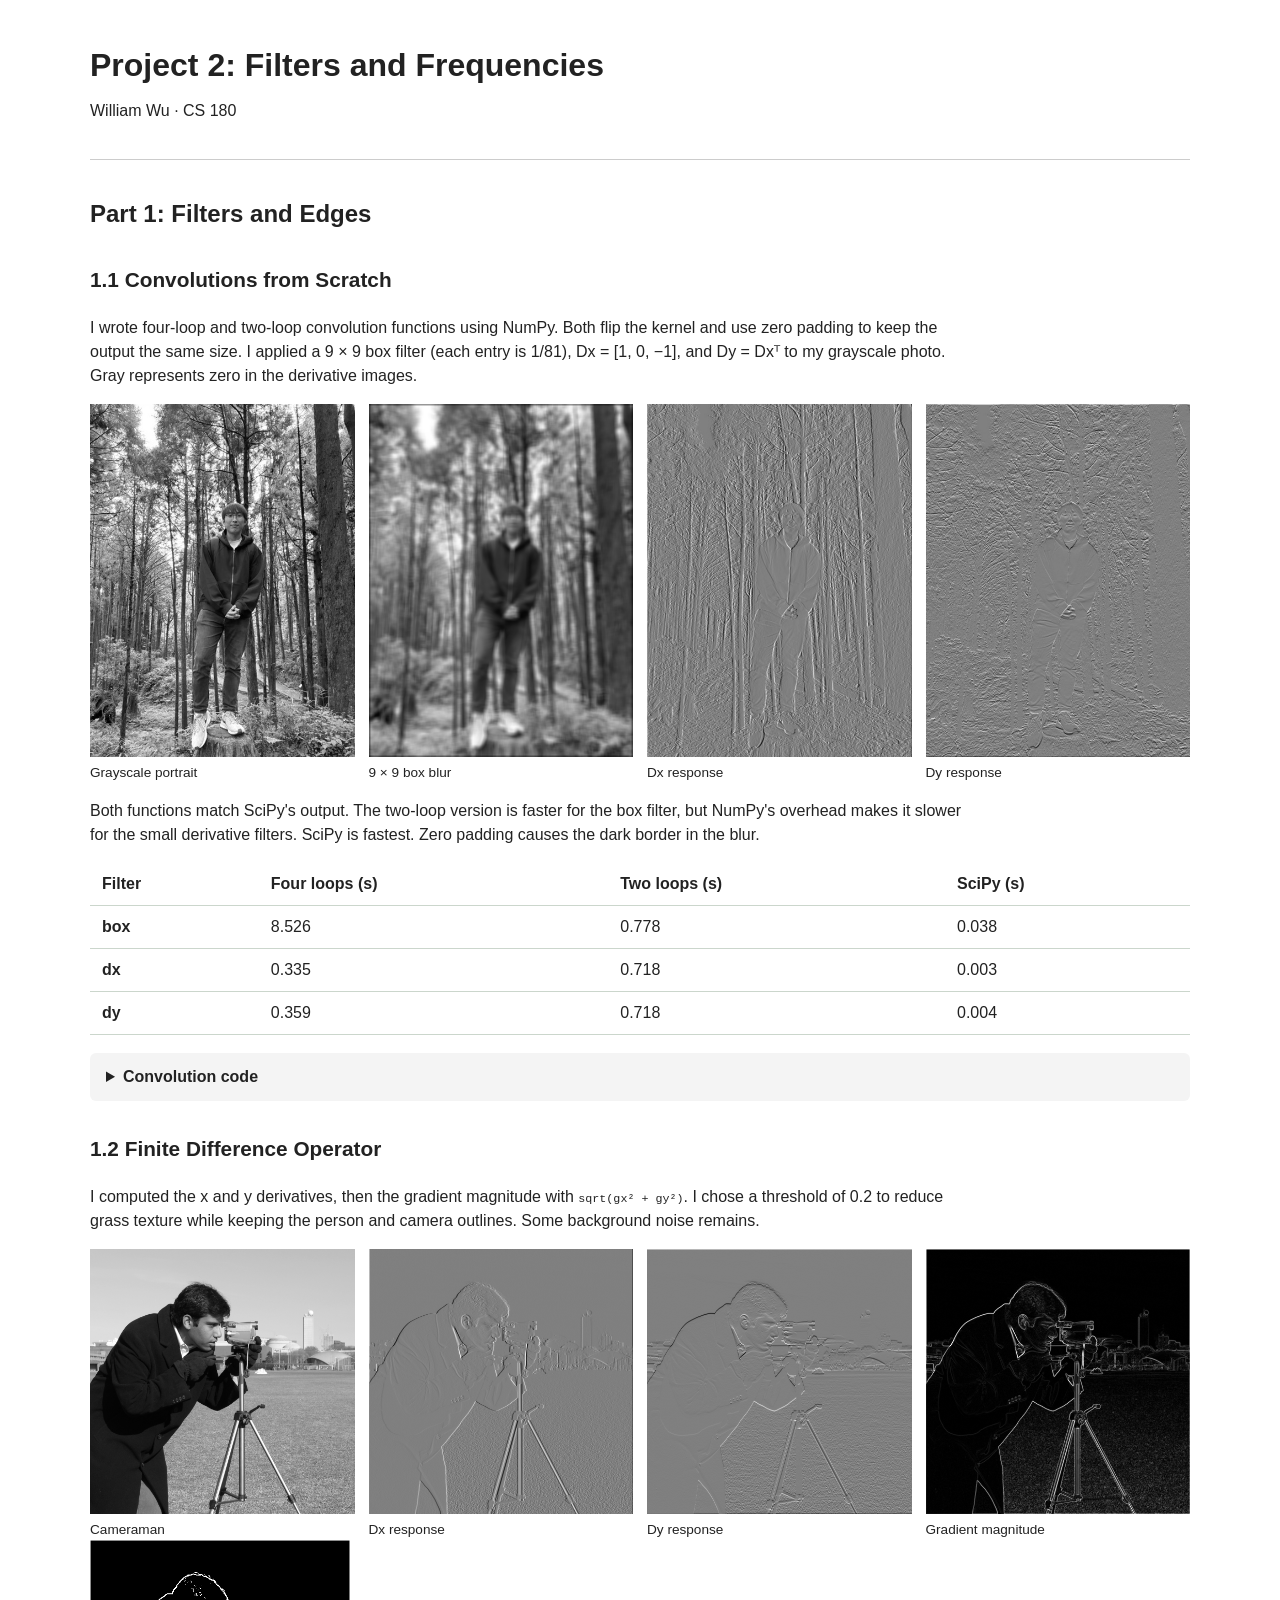
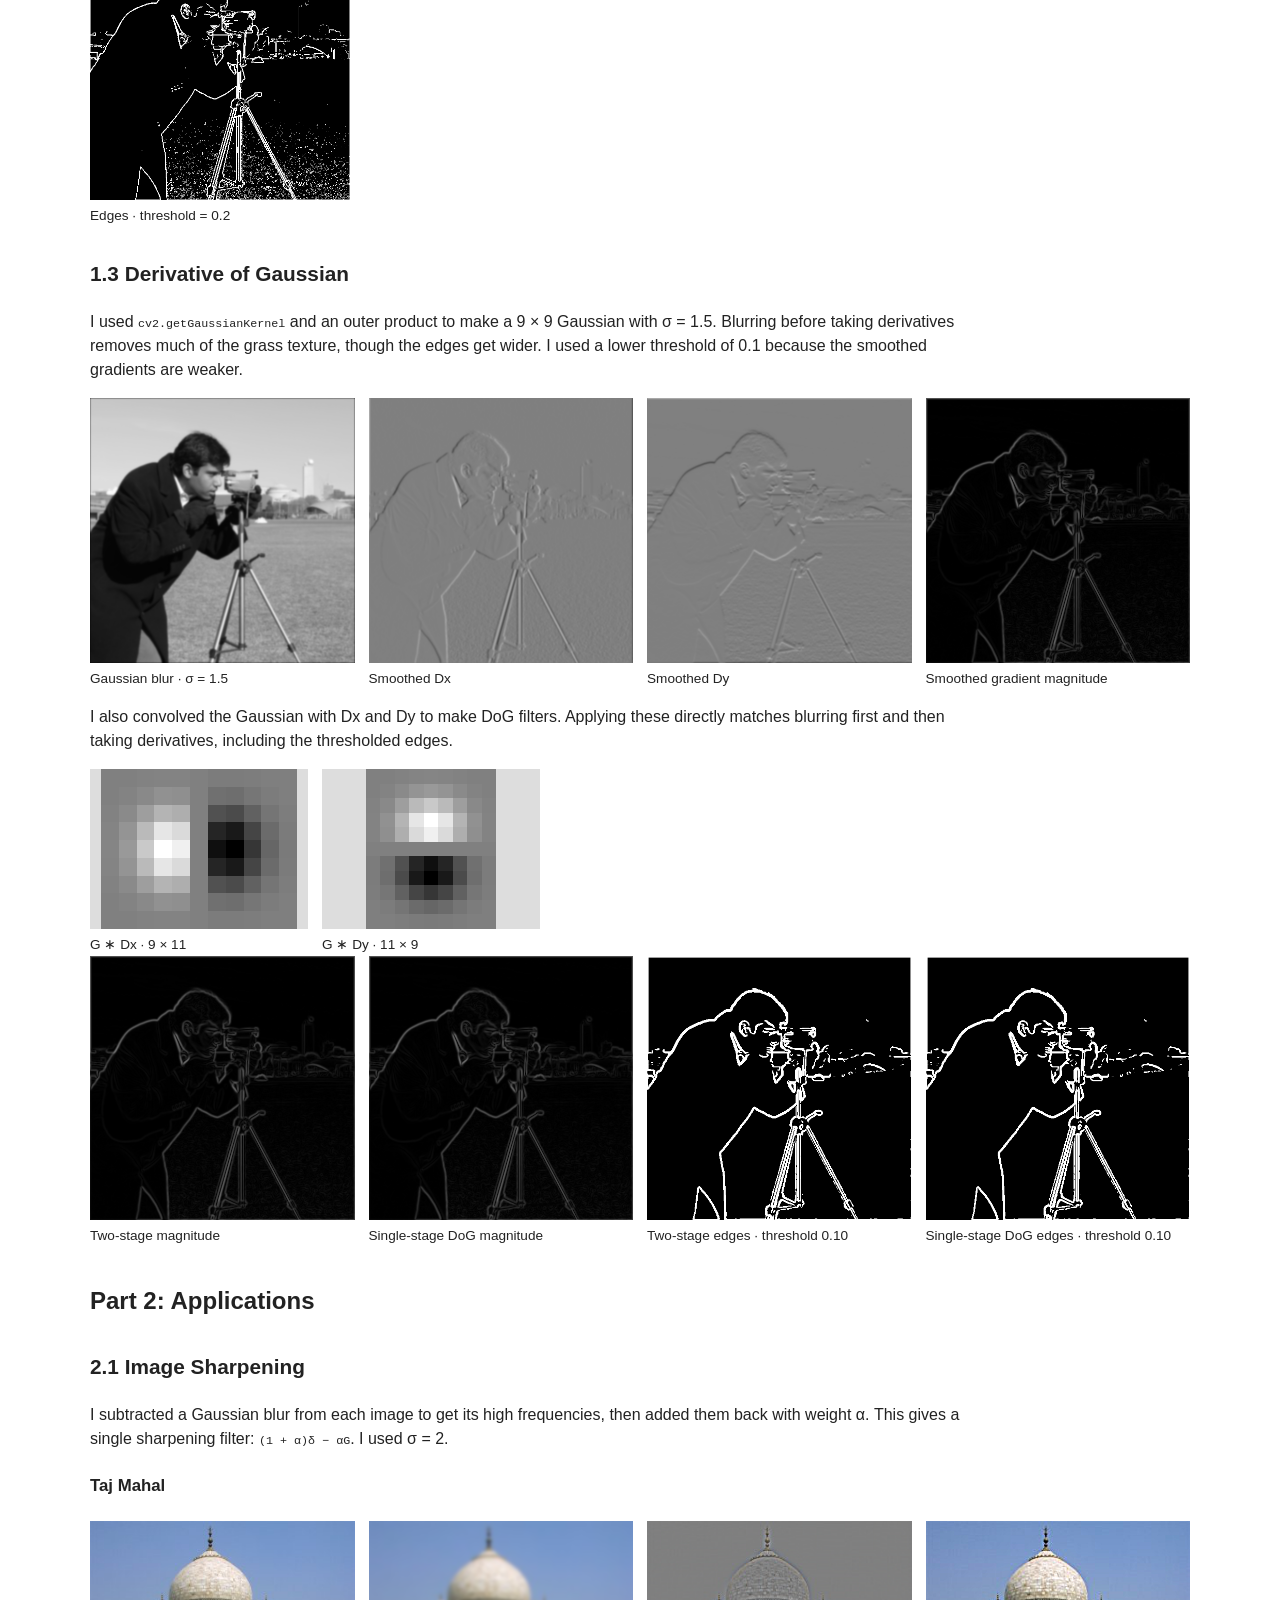
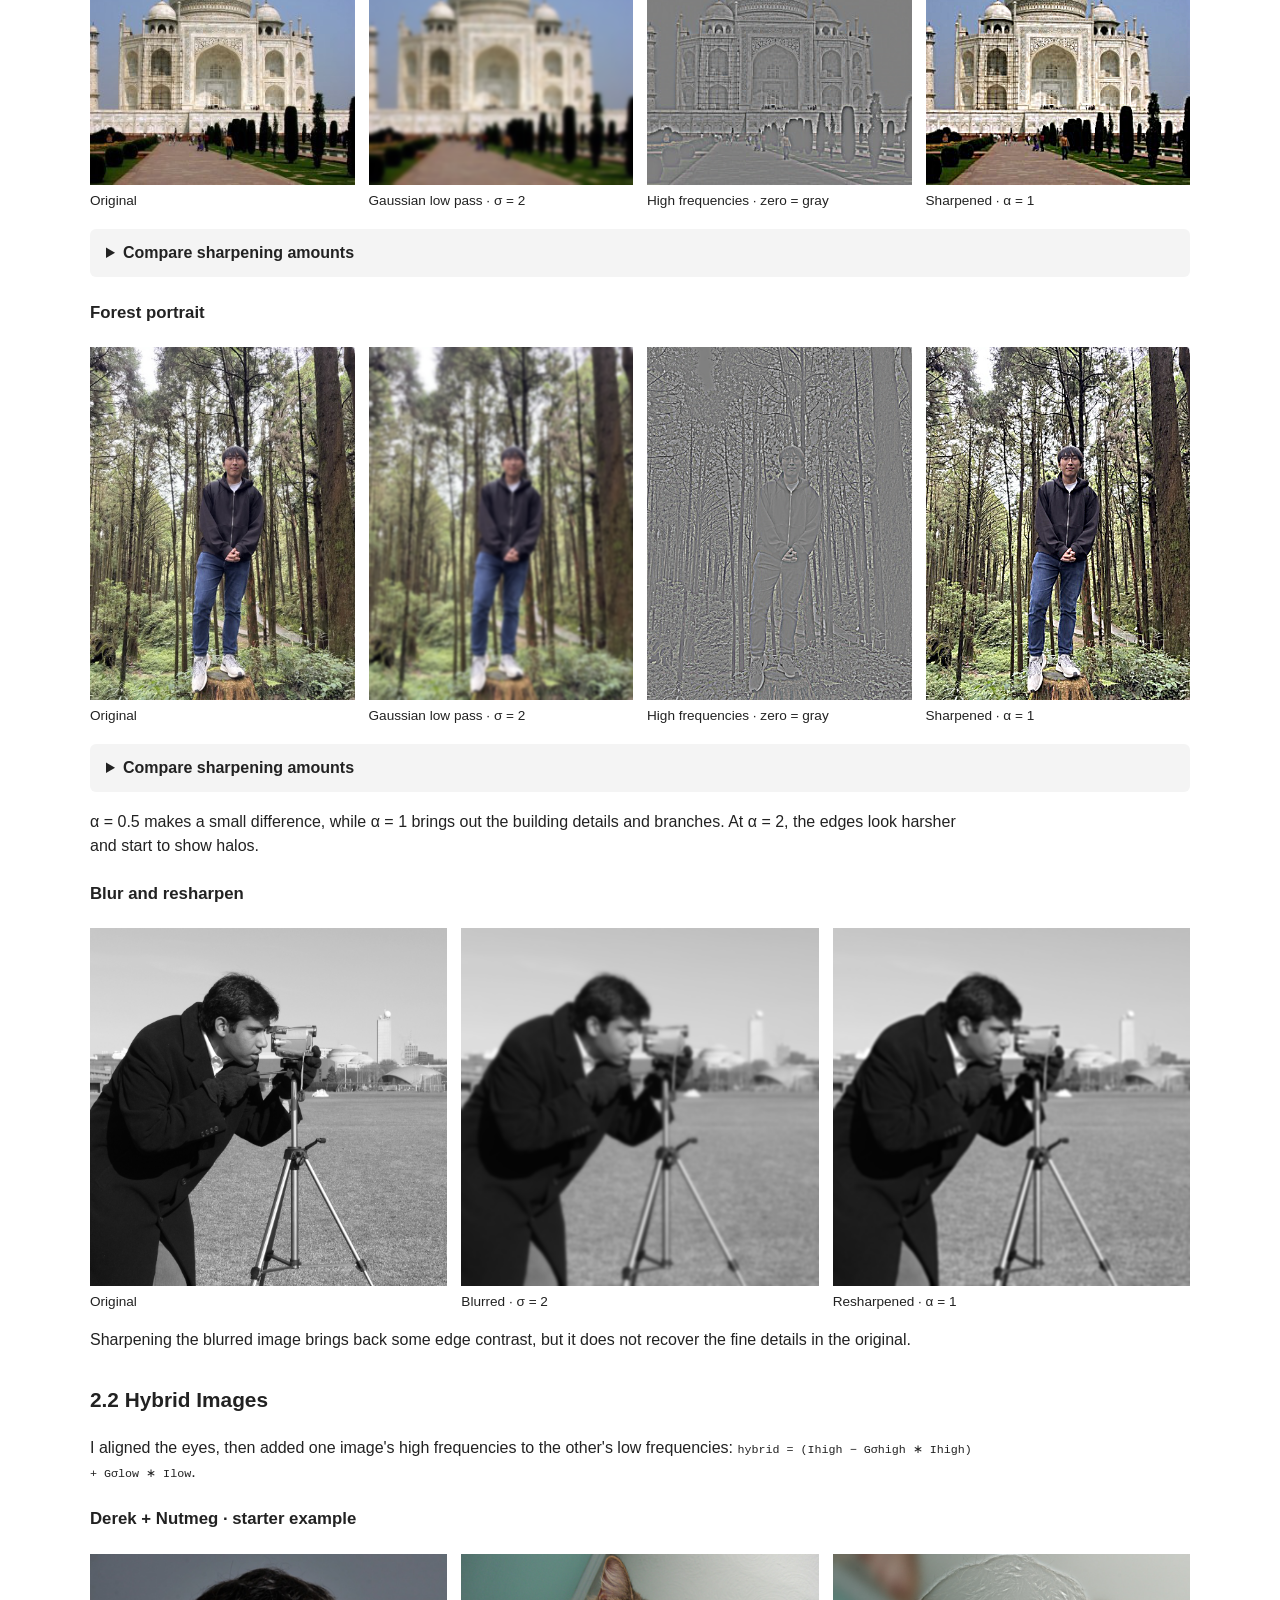
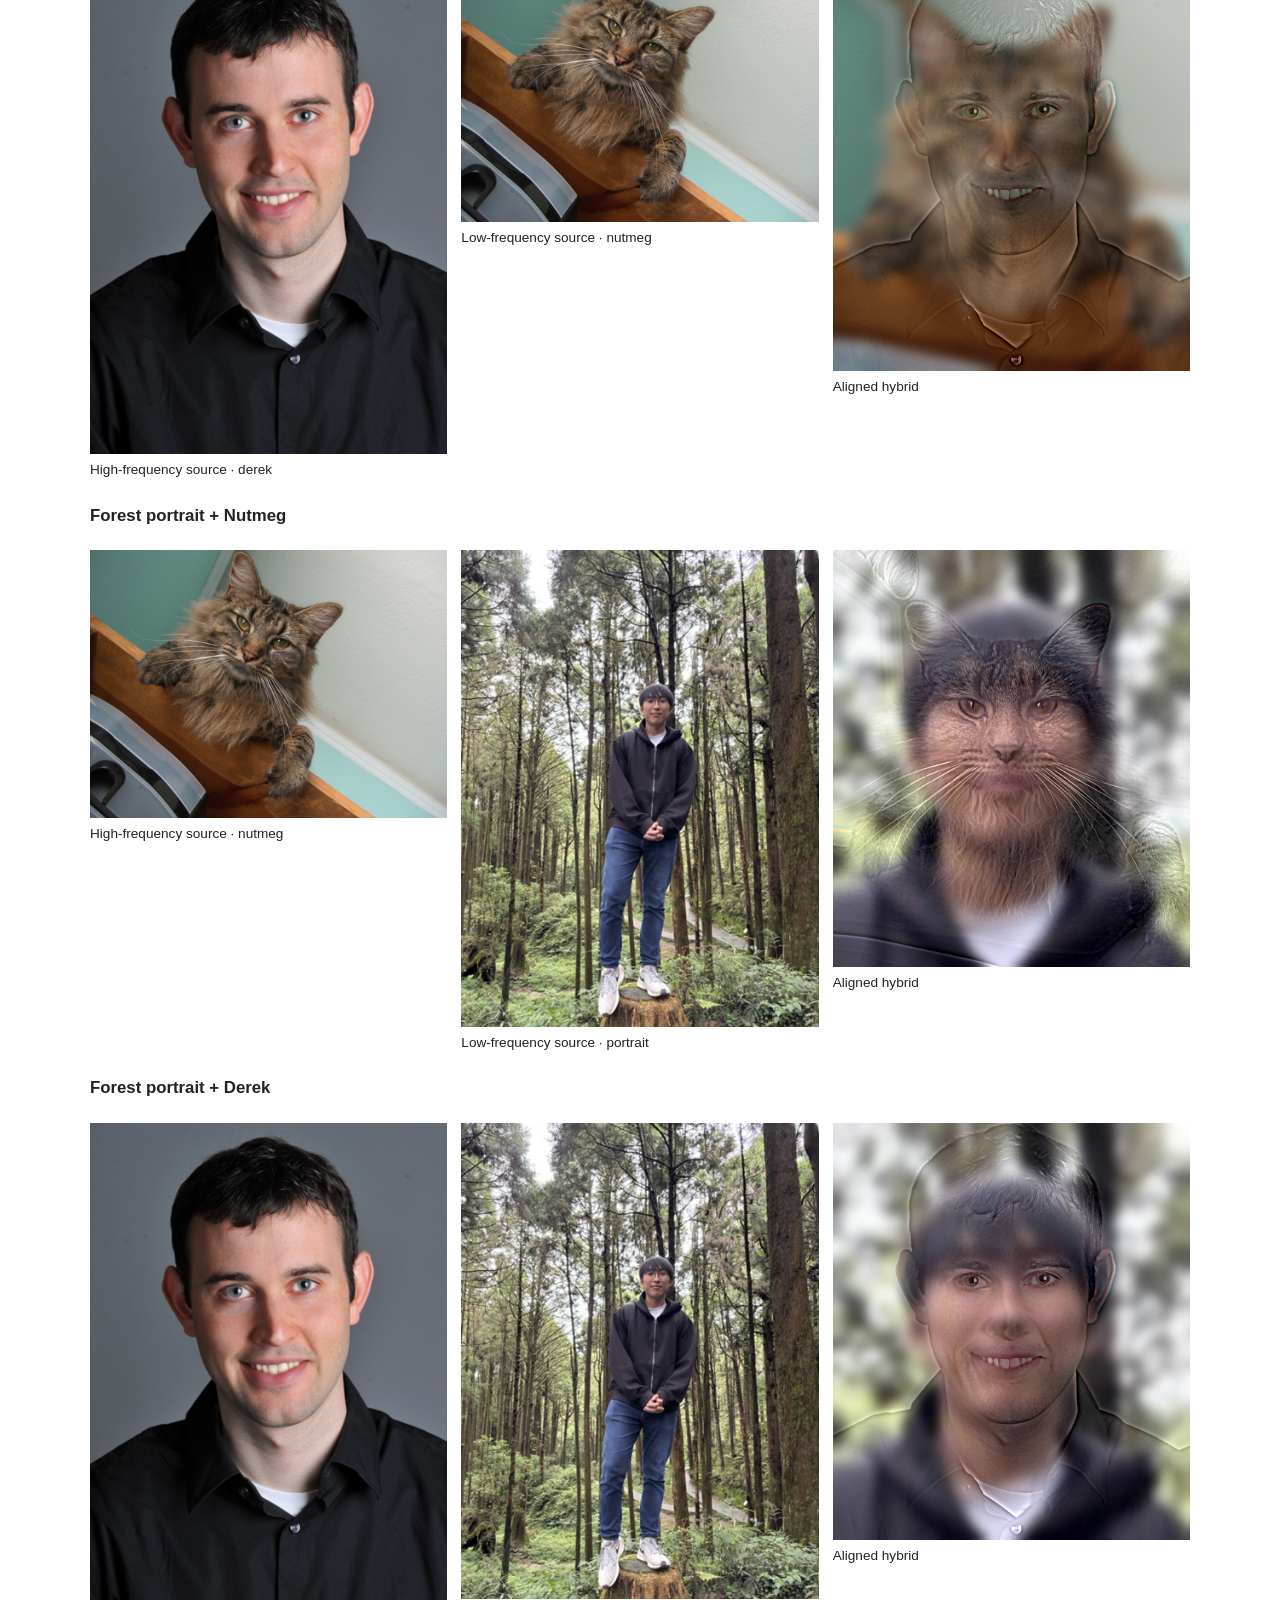
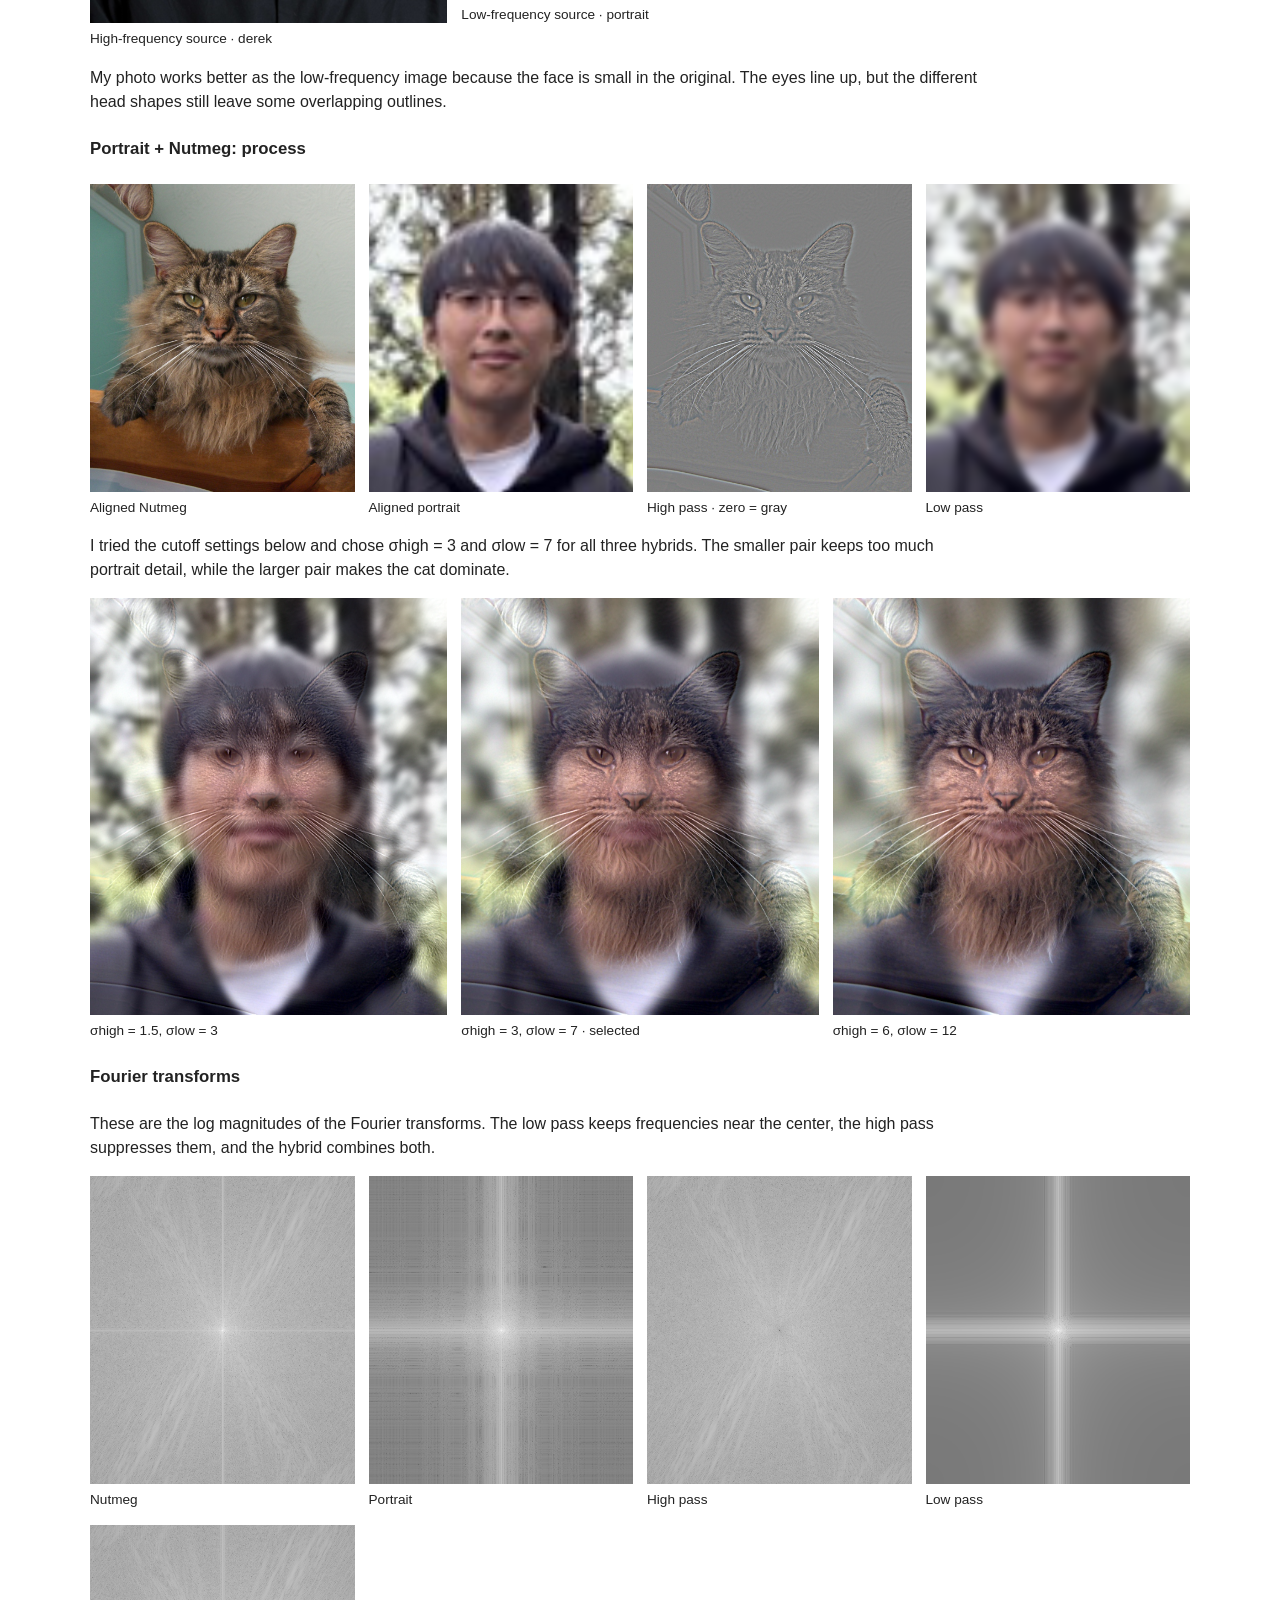
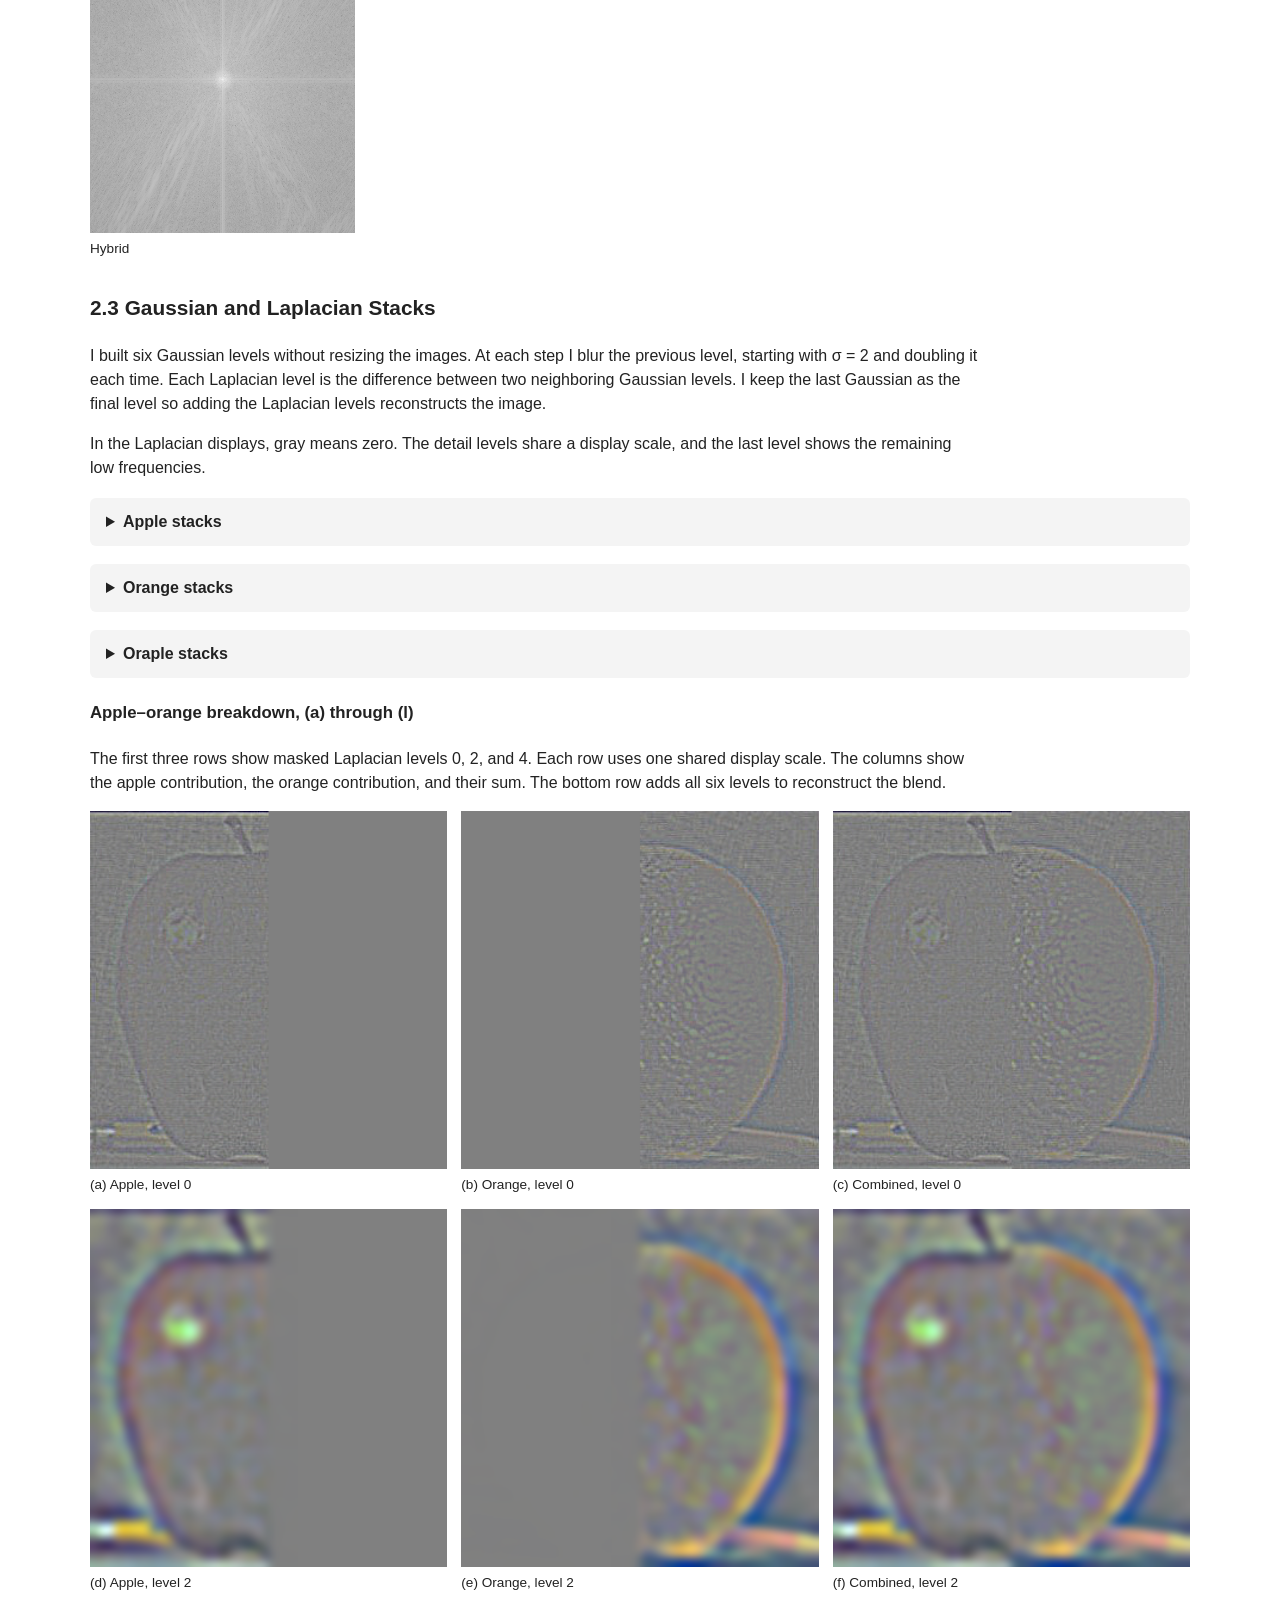
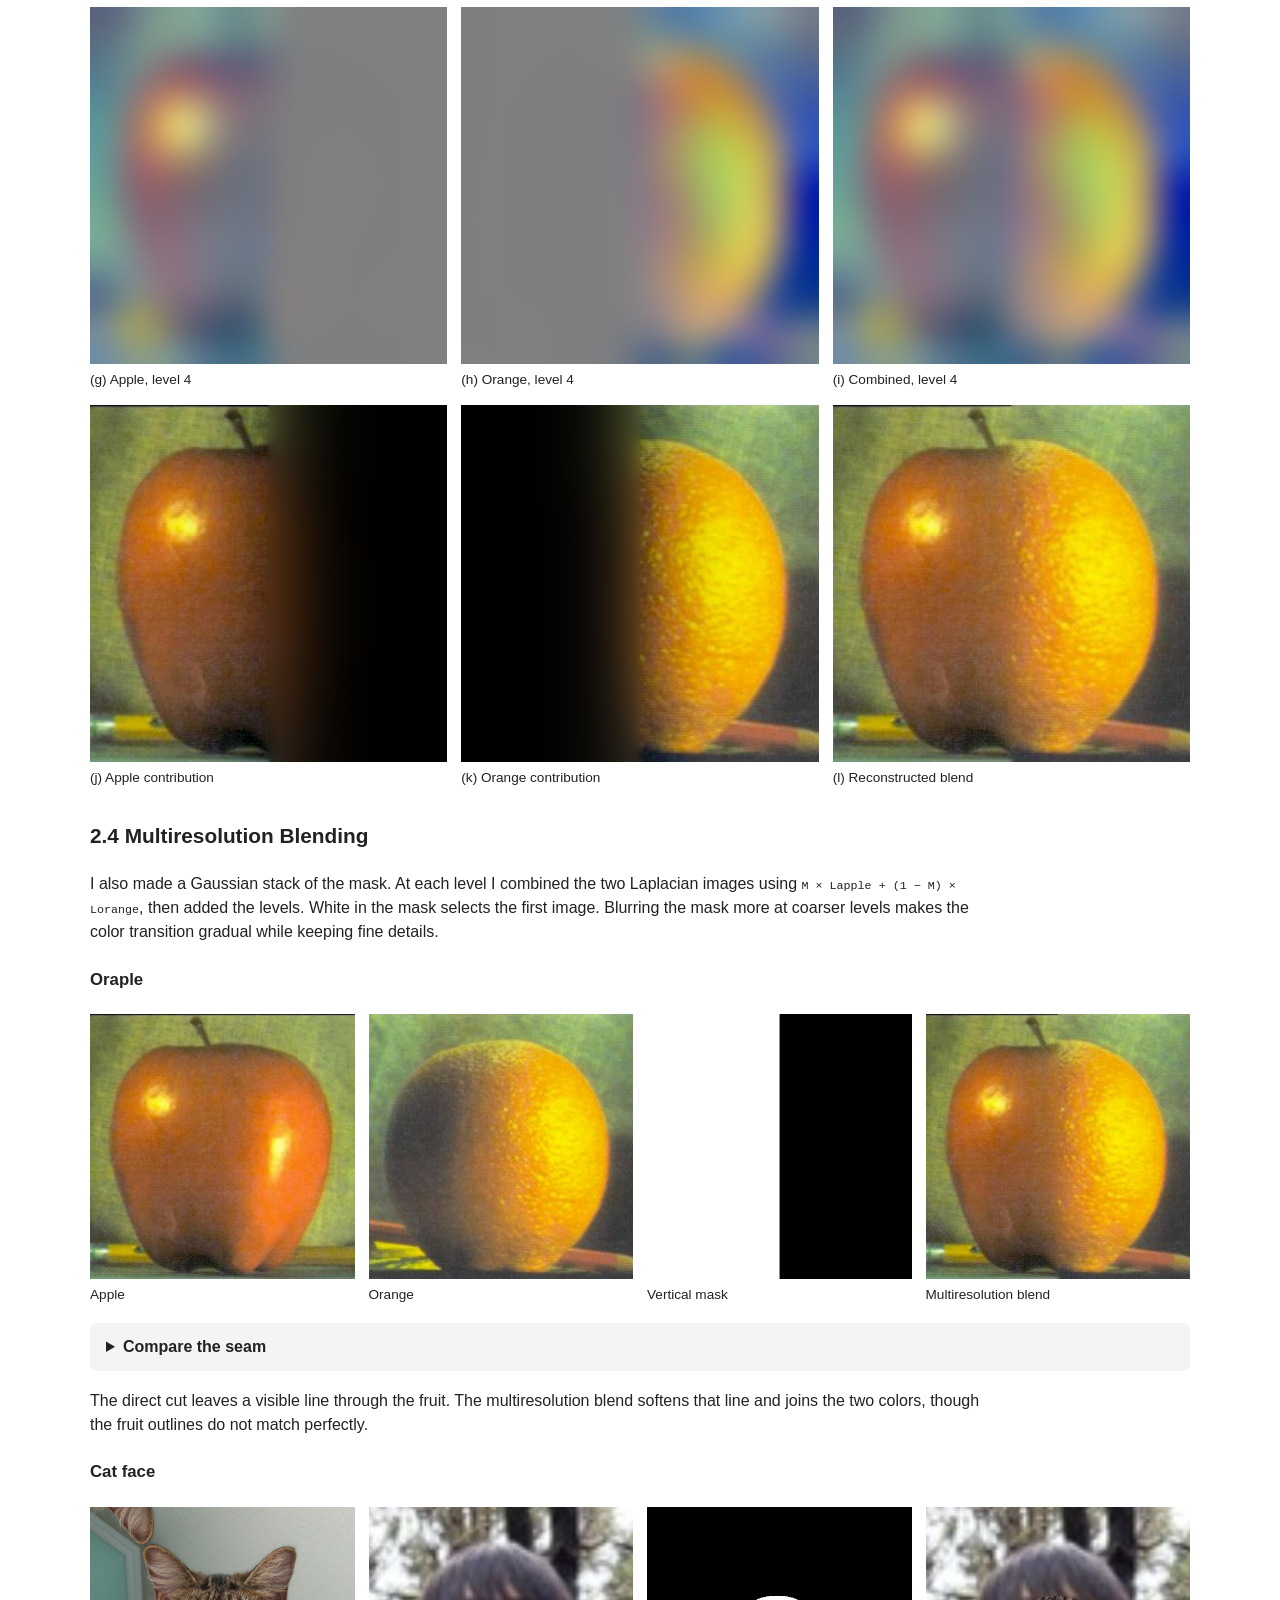
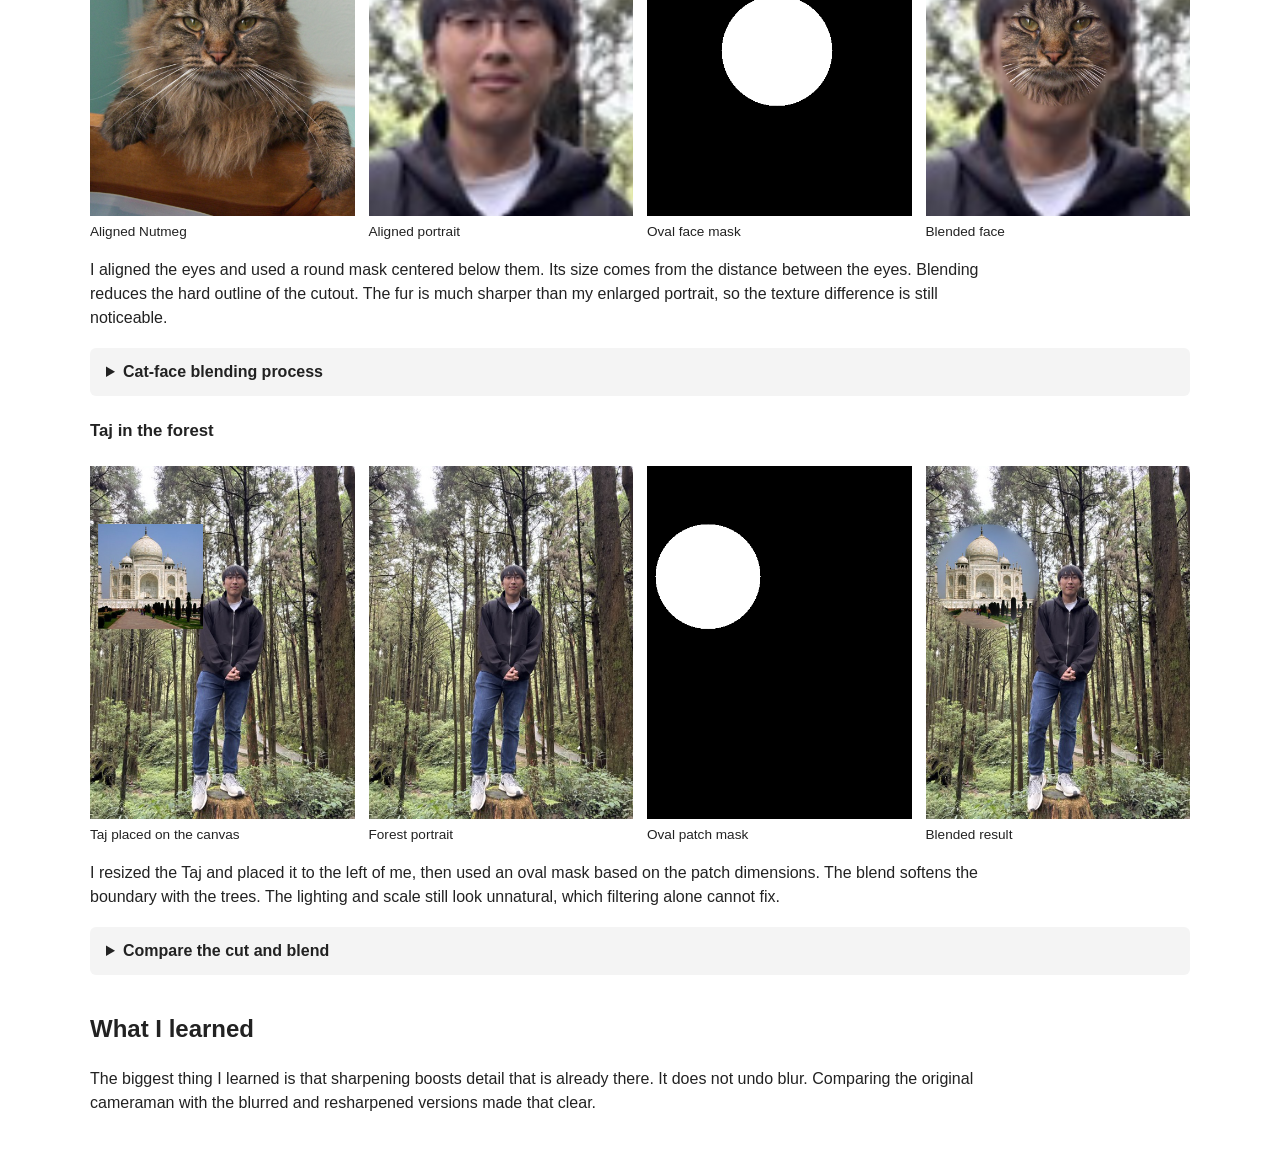
==== commit 441d9c4c: "Update part 2 website" ====
--- a/project2/index.html
+++ b/project2/index.html
@@ -103,8 +103,8 @@
 <p>I also made a Gaussian stack of the mask. At each level I combined the two Laplacian images using <code>M × Lapple + (1 − M) × Lorange</code>, then added the levels. White in the mask selects the first image. Blurring the mask more at coarser levels makes the color transition gradual while keeping fine details.</p>
 <h4>Oraple</h4>
 <div class="gallery "><figure><a href="assets/part2/oraple_first.png"><img src="assets/part2/oraple_first.png" width="300" height="300" loading="lazy" alt="Apple"></a><figcaption>Apple</figcaption></figure><figure><a href="assets/part2/oraple_second.png"><img src="assets/part2/oraple_second.png" width="300" height="300" loading="lazy" alt="Orange"></a><figcaption>Orange</figcaption></figure><figure><a href="assets/part2/oraple_mask.png"><img src="assets/part2/oraple_mask.png" width="300" height="300" loading="lazy" alt="Vertical mask"></a><figcaption>Vertical mask</figcaption></figure><figure><a href="assets/part2/oraple_result.png"><img src="assets/part2/oraple_result.png" width="300" height="300" loading="lazy" alt="Multiresolution blend"></a><figcaption>Multiresolution blend</figcaption></figure></div><details><summary>Compare the seam</summary><div class="gallery two"><figure><a href="assets/part2/oraple_cut.png"><img src="assets/part2/oraple_cut.png" width="300" height="300" loading="lazy" alt="Direct cut"></a><figcaption>Direct cut</figcaption></figure><figure><a href="assets/part2/oraple_result.png"><img src="assets/part2/oraple_result.png" width="300" height="300" loading="lazy" alt="Multiresolution blend"></a><figcaption>Multiresolution blend</figcaption></figure></div></details><p>The direct cut leaves a visible line through the fruit. The multiresolution blend softens that line and joins the two colors, though the fruit outlines do not match perfectly.</p>
-<h4>Cat face</h4><div class="gallery "><figure><a href="assets/part2/cat_face_first.png"><img src="assets/part2/cat_face_first.png" width="480" height="560" loading="lazy" alt="Aligned Nutmeg"></a><figcaption>Aligned Nutmeg</figcaption></figure><figure><a href="assets/part2/cat_face_second.png"><img src="assets/part2/cat_face_second.png" width="480" height="560" loading="lazy" alt="Aligned portrait"></a><figcaption>Aligned portrait</figcaption></figure><figure><a href="assets/part2/cat_face_mask.png"><img src="assets/part2/cat_face_mask.png" width="480" height="560" loading="lazy" alt="Face-shaped mask"></a><figcaption>Face-shaped mask</figcaption></figure><figure><a href="assets/part2/cat_face_result.png"><img src="assets/part2/cat_face_result.png" width="480" height="560" loading="lazy" alt="Blended face"></a><figcaption>Blended face</figcaption></figure></div><p>I aligned the eyes and drew a polygon around the cat’s face. Blending reduces the hard outline of the cutout. The fur is much sharper than my enlarged portrait, so the texture difference is still noticeable.</p><details><summary>Cat-face blending process</summary><div class="gallery two"><figure><a href="assets/part2/cat_face_cut.png"><img src="assets/part2/cat_face_cut.png" width="480" height="560" loading="lazy" alt="Direct cut"></a><figcaption>Direct cut</figcaption></figure><figure><a href="assets/part2/cat_face_result.png"><img src="assets/part2/cat_face_result.png" width="480" height="560" loading="lazy" alt="Multiresolution blend"></a><figcaption>Multiresolution blend</figcaption></figure></div><h4>Mask stack</h4><div class="gallery "><figure><a href="assets/part2/cat_face_mask_0.png"><img src="assets/part2/cat_face_mask_0.png" width="480" height="560" loading="lazy" alt="Mask level 0"></a><figcaption>Mask level 0</figcaption></figure><figure><a href="assets/part2/cat_face_mask_2.png"><img src="assets/part2/cat_face_mask_2.png" width="480" height="560" loading="lazy" alt="Mask level 2"></a><figcaption>Mask level 2</figcaption></figure><figure><a href="assets/part2/cat_face_mask_4.png"><img src="assets/part2/cat_face_mask_4.png" width="480" height="560" loading="lazy" alt="Mask level 4"></a><figcaption>Mask level 4</figcaption></figure><figure><a href="assets/part2/cat_face_mask_5.png"><img src="assets/part2/cat_face_mask_5.png" width="480" height="560" loading="lazy" alt="Mask level 5"></a><figcaption>Mask level 5</figcaption></figure></div><p>The masked bands below show how the cat and portrait contribute at different scales. The final row includes all six levels.</p><div class="gallery decomposition"><figure><a href="assets/part2/cat_face_a.png"><img src="assets/part2/cat_face_a.png" width="480" height="560" loading="lazy" alt="(a) Cat, level 0"></a><figcaption>(a) Cat, level 0</figcaption></figure><figure><a href="assets/part2/cat_face_b.png"><img src="assets/part2/cat_face_b.png" width="480" height="560" loading="lazy" alt="(b) Portrait, level 0"></a><figcaption>(b) Portrait, level 0</figcaption></figure><figure><a href="assets/part2/cat_face_c.png"><img src="assets/part2/cat_face_c.png" width="480" height="560" loading="lazy" alt="(c) Combined, level 0"></a><figcaption>(c) Combined, level 0</figcaption></figure><figure><a href="assets/part2/cat_face_d.png"><img src="assets/part2/cat_face_d.png" width="480" height="560" loading="lazy" alt="(d) Cat, level 2"></a><figcaption>(d) Cat, level 2</figcaption></figure><figure><a href="assets/part2/cat_face_e.png"><img src="assets/part2/cat_face_e.png" width="480" height="560" loading="lazy" alt="(e) Portrait, level 2"></a><figcaption>(e) Portrait, level 2</figcaption></figure><figure><a href="assets/part2/cat_face_f.png"><img src="assets/part2/cat_face_f.png" width="480" height="560" loading="lazy" alt="(f) Combined, level 2"></a><figcaption>(f) Combined, level 2</figcaption></figure><figure><a href="assets/part2/cat_face_g.png"><img src="assets/part2/cat_face_g.png" width="480" height="560" loading="lazy" alt="(g) Cat, level 4"></a><figcaption>(g) Cat, level 4</figcaption></figure><figure><a href="assets/part2/cat_face_h.png"><img src="assets/part2/cat_face_h.png" width="480" height="560" loading="lazy" alt="(h) Portrait, level 4"></a><figcaption>(h) Portrait, level 4</figcaption></figure><figure><a href="assets/part2/cat_face_i.png"><img src="assets/part2/cat_face_i.png" width="480" height="560" loading="lazy" alt="(i) Combined, level 4"></a><figcaption>(i) Combined, level 4</figcaption></figure><figure><a href="assets/part2/cat_face_j.png"><img src="assets/part2/cat_face_j.png" width="480" height="560" loading="lazy" alt="(j) Cat contribution"></a><figcaption>(j) Cat contribution</figcaption></figure><figure><a href="assets/part2/cat_face_k.png"><img src="assets/part2/cat_face_k.png" width="480" height="560" loading="lazy" alt="(k) Portrait contribution"></a><figcaption>(k) Portrait contribution</figcaption></figure><figure><a href="assets/part2/cat_face_l.png"><img src="assets/part2/cat_face_l.png" width="480" height="560" loading="lazy" alt="(l) Reconstructed blend"></a><figcaption>(l) Reconstructed blend</figcaption></figure></div></details>
-<h4>Taj in the forest</h4><div class="gallery "><figure><a href="assets/part2/forest_taj_first.png"><img src="assets/part2/forest_taj_first.png" width="480" height="640" loading="lazy" alt="Taj placed on the canvas"></a><figcaption>Taj placed on the canvas</figcaption></figure><figure><a href="assets/part2/forest_taj_second.png"><img src="assets/part2/forest_taj_second.png" width="480" height="640" loading="lazy" alt="Forest portrait"></a><figcaption>Forest portrait</figcaption></figure><figure><a href="assets/part2/forest_taj_mask.png"><img src="assets/part2/forest_taj_mask.png" width="480" height="640" loading="lazy" alt="Building-shaped mask"></a><figcaption>Building-shaped mask</figcaption></figure><figure><a href="assets/part2/forest_taj_result.png"><img src="assets/part2/forest_taj_result.png" width="480" height="640" loading="lazy" alt="Blended result"></a><figcaption>Blended result</figcaption></figure></div><p>I resized the Taj and placed it to the left of me, then traced a mask around the building. The blend softens the boundary with the trees. The lighting and scale still look unnatural, which filtering alone cannot fix.</p><details><summary>Compare the cut and blend</summary><div class="gallery two"><figure><a href="assets/part2/forest_taj_cut.png"><img src="assets/part2/forest_taj_cut.png" width="480" height="640" loading="lazy" alt="Direct cut"></a><figcaption>Direct cut</figcaption></figure><figure><a href="assets/part2/forest_taj_result.png"><img src="assets/part2/forest_taj_result.png" width="480" height="640" loading="lazy" alt="Multiresolution blend"></a><figcaption>Multiresolution blend</figcaption></figure></div></details>
+<h4>Cat face</h4><div class="gallery "><figure><a href="assets/part2/cat_face_first.png"><img src="assets/part2/cat_face_first.png" width="480" height="560" loading="lazy" alt="Aligned Nutmeg"></a><figcaption>Aligned Nutmeg</figcaption></figure><figure><a href="assets/part2/cat_face_second.png"><img src="assets/part2/cat_face_second.png" width="480" height="560" loading="lazy" alt="Aligned portrait"></a><figcaption>Aligned portrait</figcaption></figure><figure><a href="assets/part2/cat_face_mask.png"><img src="assets/part2/cat_face_mask.png" width="480" height="560" loading="lazy" alt="Oval face mask"></a><figcaption>Oval face mask</figcaption></figure><figure><a href="assets/part2/cat_face_result.png"><img src="assets/part2/cat_face_result.png" width="480" height="560" loading="lazy" alt="Blended face"></a><figcaption>Blended face</figcaption></figure></div><p>I aligned the eyes and used a round mask centered below them. Its size comes from the distance between the eyes. Blending reduces the hard outline of the cutout. The fur is much sharper than my enlarged portrait, so the texture difference is still noticeable.</p><details><summary>Cat-face blending process</summary><div class="gallery two"><figure><a href="assets/part2/cat_face_cut.png"><img src="assets/part2/cat_face_cut.png" width="480" height="560" loading="lazy" alt="Direct cut"></a><figcaption>Direct cut</figcaption></figure><figure><a href="assets/part2/cat_face_result.png"><img src="assets/part2/cat_face_result.png" width="480" height="560" loading="lazy" alt="Multiresolution blend"></a><figcaption>Multiresolution blend</figcaption></figure></div><h4>Mask stack</h4><div class="gallery "><figure><a href="assets/part2/cat_face_mask_0.png"><img src="assets/part2/cat_face_mask_0.png" width="480" height="560" loading="lazy" alt="Mask level 0"></a><figcaption>Mask level 0</figcaption></figure><figure><a href="assets/part2/cat_face_mask_2.png"><img src="assets/part2/cat_face_mask_2.png" width="480" height="560" loading="lazy" alt="Mask level 2"></a><figcaption>Mask level 2</figcaption></figure><figure><a href="assets/part2/cat_face_mask_4.png"><img src="assets/part2/cat_face_mask_4.png" width="480" height="560" loading="lazy" alt="Mask level 4"></a><figcaption>Mask level 4</figcaption></figure><figure><a href="assets/part2/cat_face_mask_5.png"><img src="assets/part2/cat_face_mask_5.png" width="480" height="560" loading="lazy" alt="Mask level 5"></a><figcaption>Mask level 5</figcaption></figure></div><p>The masked bands below show how the cat and portrait contribute at different scales. The final row includes all six levels.</p><div class="gallery decomposition"><figure><a href="assets/part2/cat_face_a.png"><img src="assets/part2/cat_face_a.png" width="480" height="560" loading="lazy" alt="(a) Cat, level 0"></a><figcaption>(a) Cat, level 0</figcaption></figure><figure><a href="assets/part2/cat_face_b.png"><img src="assets/part2/cat_face_b.png" width="480" height="560" loading="lazy" alt="(b) Portrait, level 0"></a><figcaption>(b) Portrait, level 0</figcaption></figure><figure><a href="assets/part2/cat_face_c.png"><img src="assets/part2/cat_face_c.png" width="480" height="560" loading="lazy" alt="(c) Combined, level 0"></a><figcaption>(c) Combined, level 0</figcaption></figure><figure><a href="assets/part2/cat_face_d.png"><img src="assets/part2/cat_face_d.png" width="480" height="560" loading="lazy" alt="(d) Cat, level 2"></a><figcaption>(d) Cat, level 2</figcaption></figure><figure><a href="assets/part2/cat_face_e.png"><img src="assets/part2/cat_face_e.png" width="480" height="560" loading="lazy" alt="(e) Portrait, level 2"></a><figcaption>(e) Portrait, level 2</figcaption></figure><figure><a href="assets/part2/cat_face_f.png"><img src="assets/part2/cat_face_f.png" width="480" height="560" loading="lazy" alt="(f) Combined, level 2"></a><figcaption>(f) Combined, level 2</figcaption></figure><figure><a href="assets/part2/cat_face_g.png"><img src="assets/part2/cat_face_g.png" width="480" height="560" loading="lazy" alt="(g) Cat, level 4"></a><figcaption>(g) Cat, level 4</figcaption></figure><figure><a href="assets/part2/cat_face_h.png"><img src="assets/part2/cat_face_h.png" width="480" height="560" loading="lazy" alt="(h) Portrait, level 4"></a><figcaption>(h) Portrait, level 4</figcaption></figure><figure><a href="assets/part2/cat_face_i.png"><img src="assets/part2/cat_face_i.png" width="480" height="560" loading="lazy" alt="(i) Combined, level 4"></a><figcaption>(i) Combined, level 4</figcaption></figure><figure><a href="assets/part2/cat_face_j.png"><img src="assets/part2/cat_face_j.png" width="480" height="560" loading="lazy" alt="(j) Cat contribution"></a><figcaption>(j) Cat contribution</figcaption></figure><figure><a href="assets/part2/cat_face_k.png"><img src="assets/part2/cat_face_k.png" width="480" height="560" loading="lazy" alt="(k) Portrait contribution"></a><figcaption>(k) Portrait contribution</figcaption></figure><figure><a href="assets/part2/cat_face_l.png"><img src="assets/part2/cat_face_l.png" width="480" height="560" loading="lazy" alt="(l) Reconstructed blend"></a><figcaption>(l) Reconstructed blend</figcaption></figure></div></details>
+<h4>Taj in the forest</h4><div class="gallery "><figure><a href="assets/part2/forest_taj_first.png"><img src="assets/part2/forest_taj_first.png" width="480" height="640" loading="lazy" alt="Taj placed on the canvas"></a><figcaption>Taj placed on the canvas</figcaption></figure><figure><a href="assets/part2/forest_taj_second.png"><img src="assets/part2/forest_taj_second.png" width="480" height="640" loading="lazy" alt="Forest portrait"></a><figcaption>Forest portrait</figcaption></figure><figure><a href="assets/part2/forest_taj_mask.png"><img src="assets/part2/forest_taj_mask.png" width="480" height="640" loading="lazy" alt="Oval patch mask"></a><figcaption>Oval patch mask</figcaption></figure><figure><a href="assets/part2/forest_taj_result.png"><img src="assets/part2/forest_taj_result.png" width="480" height="640" loading="lazy" alt="Blended result"></a><figcaption>Blended result</figcaption></figure></div><p>I resized the Taj and placed it to the left of me, then used an oval mask based on the patch dimensions. The blend softens the boundary with the trees. The lighting and scale still look unnatural, which filtering alone cannot fix.</p><details><summary>Compare the cut and blend</summary><div class="gallery two"><figure><a href="assets/part2/forest_taj_cut.png"><img src="assets/part2/forest_taj_cut.png" width="480" height="640" loading="lazy" alt="Direct cut"></a><figcaption>Direct cut</figcaption></figure><figure><a href="assets/part2/forest_taj_result.png"><img src="assets/part2/forest_taj_result.png" width="480" height="640" loading="lazy" alt="Multiresolution blend"></a><figcaption>Multiresolution blend</figcaption></figure></div></details>
 </section>
 </section><section id="reflection"><h2>What I learned</h2><p>The biggest thing I learned is that sharpening boosts detail that is already there. It does not undo blur. Comparing the original cameraman with the blurred and resharpened versions made that clear.</p></section></main>
 </body></html>
--- a/project2/styles.css
+++ b/project2/styles.css
@@ -29,3 +29,9 @@
 details { background: #f4f4f4; }
 .gallery.single { max-width: 260px; grid-template-columns: 1fr; }
 
+
+.gallery.stack { grid-template-columns: repeat(6, minmax(0, 1fr)); }
+.gallery.decomposition { grid-template-columns: repeat(3, minmax(0, 1fr)); }
+.gallery.two { grid-template-columns: repeat(2, minmax(0, 1fr)); }
+@media (max-width: 760px) { .gallery.stack { grid-template-columns: repeat(3, minmax(0, 1fr)); } }
+@media (max-width: 420px) { .gallery.stack, .gallery.two { grid-template-columns: repeat(2, minmax(0, 1fr)); } }
